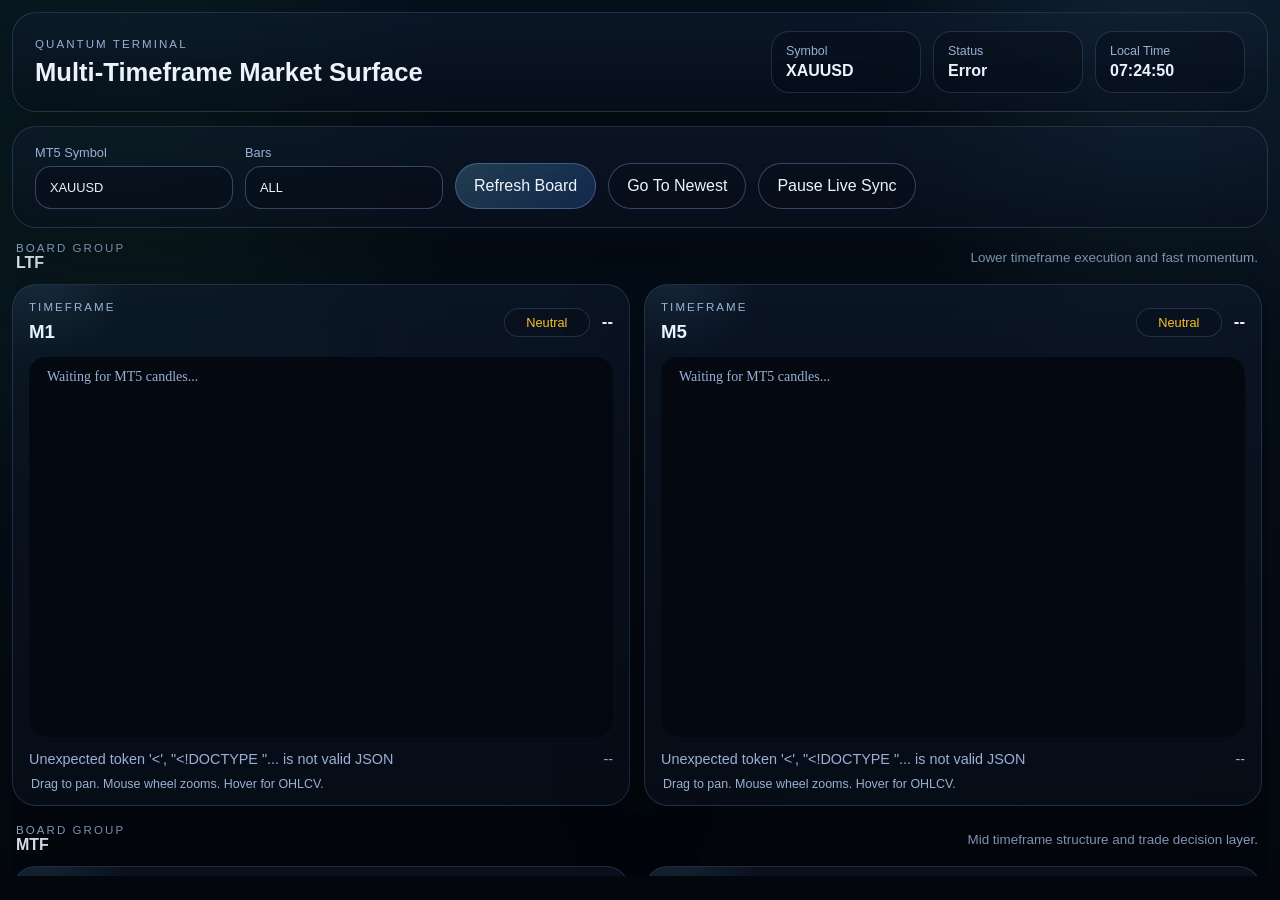
==== index.html @ 7e0cd3a5 "Initial MT5 multi-timeframe workspace" ====
<!DOCTYPE html>
<html lang="en">
  <head>
    <meta charset="UTF-8" />
    <meta name="viewport" content="width=device-width, initial-scale=1.0" />
    <title>Quantum Terminal</title>
    <link rel="stylesheet" href="styles.css?v=20260324b" />
  </head>
  <body>
    <div class="shell">
      <header class="topbar glass">
        <div class="brand-block">
          <p class="eyebrow">Quantum Terminal</p>
          <h1>Multi-Timeframe Market Surface</h1>
        </div>
        <div class="topbar-meta">
          <div class="meta-pill">
            <span>Symbol</span>
            <strong id="active-symbol-label">XAUUSD</strong>
          </div>
          <div class="meta-pill">
            <span>Status</span>
            <strong id="bridge-status">Connecting</strong>
          </div>
          <div class="meta-pill clock-pill">
            <span>Local Time</span>
            <strong id="clock-label">--:--:--</strong>
          </div>
        </div>
      </header>

      <section class="hero glass hero-controls">
        <div class="hero-actions">
          <label class="symbol-field">
            <span>MT5 Symbol</span>
            <input id="symbol-input" type="text" value="XAUUSD" spellcheck="false" />
          </label>
          <label class="symbol-field narrow">
            <span>Bars</span>
            <input id="limit-input" type="text" value="ALL" spellcheck="false" />
          </label>
          <button id="refresh-board" class="action-button primary" type="button">Refresh Board</button>
          <button id="jump-newest" class="action-button" type="button">Go To Newest</button>
          <button id="toggle-motion" class="action-button" type="button">Pause Live Sync</button>
        </div>
      </section>

      <main id="board" class="board"></main>
    </div>

    <script src="app.js?v=20260324b"></script>
  </body>
</html>
---- styles.css ----
:root {
  color-scheme: dark;
  --bg-top: #06111e;
  --bg-bottom: #03070d;
  --glass: rgba(16, 24, 39, 0.54);
  --glass-strong: rgba(13, 21, 35, 0.72);
  --line: rgba(145, 182, 255, 0.18);
  --line-strong: rgba(145, 182, 255, 0.32);
  --text: #edf4ff;
  --muted: #9ab0d3;
  --bull: #67a6ff;
  --bear: #a0a8b7;
  --neutral: #fbbf24;
  --accent: #7dd3fc;
  --shadow: 0 24px 80px rgba(0, 0, 0, 0.35);
}

* {
  box-sizing: border-box;
}

body {
  margin: 0;
  min-height: 100vh;
  font-family: "Segoe UI", Tahoma, Geneva, Verdana, sans-serif;
  color: var(--text);
  background:
    radial-gradient(circle at 10% 20%, rgba(74, 222, 128, 0.08), transparent 25%),
    radial-gradient(circle at 90% 10%, rgba(125, 211, 252, 0.12), transparent 20%),
    linear-gradient(180deg, var(--bg-top) 0%, var(--bg-bottom) 100%);
  overflow: hidden;
}

.shell {
  width: calc(100vw - 24px);
  max-width: none;
  margin: 0 auto;
  height: 100vh;
  padding: 12px 0 24px;
  display: grid;
  grid-template-rows: auto auto minmax(0, 1fr);
  gap: 14px;
}

.glass {
  background: linear-gradient(180deg, rgba(18, 28, 44, 0.52), rgba(9, 15, 26, 0.72));
  border: 1px solid var(--line);
  box-shadow: var(--shadow);
  backdrop-filter: blur(24px) saturate(130%);
  -webkit-backdrop-filter: blur(24px) saturate(130%);
}

.topbar,
.hero,
.chart-card {
  border-radius: 24px;
}

.topbar {
  display: flex;
  align-items: center;
  justify-content: space-between;
  gap: 16px;
  padding: 18px 22px;
}

.brand-block h1,
.hero h2,
.chart-card h3 {
  margin: 0;
}

.brand-block h1 {
  font-size: clamp(1.4rem, 2vw, 2rem);
}

.eyebrow {
  margin: 0 0 8px;
  font-size: 0.72rem;
  text-transform: uppercase;
  letter-spacing: 0.18em;
  color: var(--muted);
}

.topbar-meta {
  display: flex;
  flex-wrap: wrap;
  gap: 12px;
  justify-content: flex-end;
}

.meta-pill {
  min-width: 150px;
  padding: 12px 14px;
  border-radius: 18px;
  border: 1px solid var(--line);
  background: rgba(9, 15, 26, 0.52);
}

.meta-pill span {
  display: block;
  color: var(--muted);
  font-size: 0.78rem;
  margin-bottom: 4px;
}

.hero {
  display: flex;
  align-items: center;
  justify-content: space-between;
  gap: 24px;
  padding: 24px 26px;
}

.hero h2 {
  max-width: 18ch;
  font-size: clamp(1.8rem, 3vw, 3.1rem);
  line-height: 1;
}

.hero-copy {
  max-width: 64ch;
  margin: 14px 0 0;
  color: var(--muted);
  line-height: 1.7;
}

.hero-actions {
  display: flex;
  flex-wrap: wrap;
  gap: 12px;
  align-items: end;
}

.hero-controls {
  padding: 18px 22px;
}

.action-button {
  padding: 13px 18px;
  border: 1px solid var(--line-strong);
  border-radius: 999px;
  background: rgba(9, 15, 26, 0.52);
  color: var(--text);
  font: inherit;
  cursor: pointer;
  transition: transform 160ms ease, border-color 160ms ease, background 160ms ease;
}

.action-button:hover {
  transform: translateY(-1px);
  border-color: rgba(145, 182, 255, 0.45);
}

.action-button.primary {
  background: linear-gradient(135deg, rgba(125, 211, 252, 0.22), rgba(59, 130, 246, 0.22));
}

.symbol-field {
  display: grid;
  gap: 6px;
  min-width: 180px;
  color: var(--muted);
  font-size: 0.8rem;
}

.symbol-field.narrow {
  min-width: 110px;
}

.symbol-field input {
  width: 100%;
  padding: 13px 14px;
  border: 1px solid var(--line-strong);
  border-radius: 16px;
  background: rgba(9, 15, 26, 0.52);
  color: var(--text);
  font: inherit;
}

.board {
  display: grid;
  gap: 18px;
  min-height: 0;
  overflow-y: auto;
  overflow-x: hidden;
  padding-right: 6px;
  align-content: start;
}

.board::-webkit-scrollbar {
  width: 10px;
}

.board::-webkit-scrollbar-thumb {
  border-radius: 999px;
  background: rgba(145, 182, 255, 0.22);
}

.board::-webkit-scrollbar-track {
  background: rgba(9, 15, 26, 0.22);
}

.timeframe-group {
  display: grid;
  gap: 12px;
}

.timeframe-group-header {
  display: flex;
  align-items: center;
  justify-content: space-between;
  gap: 12px;
  padding: 0 4px;
}

.timeframe-group-header h3,
.timeframe-group-header p {
  margin: 0;
}

.timeframe-group-header h3 {
  font-size: 1rem;
}

.timeframe-group-copy {
  color: var(--muted);
  font-size: 0.84rem;
}

.timeframe-group-grid {
  display: grid;
  grid-template-columns: repeat(2, minmax(0, 1fr));
  gap: 14px;
}

.chart-card {
  padding: 16px 16px 14px;
  position: relative;
  overflow: hidden;
  min-width: 0;
}

.chart-card::before {
  content: "";
  position: absolute;
  inset: -20% auto auto -10%;
  width: 180px;
  height: 180px;
  background: radial-gradient(circle, rgba(125, 211, 252, 0.1), transparent 70%);
  pointer-events: none;
}

.card-header,
.card-footer,
.card-stats {
  display: flex;
  align-items: center;
  justify-content: space-between;
  gap: 12px;
}

.card-stats {
  text-align: right;
}

.card-stats strong {
  font-size: 1.05rem;
}

.trend-badge {
  display: inline-flex;
  align-items: center;
  justify-content: center;
  min-width: 86px;
  padding: 6px 10px;
  border-radius: 999px;
  border: 1px solid var(--line);
  color: var(--neutral);
  background: rgba(9, 15, 26, 0.48);
  font-size: 0.8rem;
}

.trend-badge.is-bull {
  color: var(--bull);
  border-color: rgba(103, 166, 255, 0.35);
}

.trend-badge.is-bear {
  color: var(--bear);
  border-color: rgba(160, 168, 183, 0.35);
}

.trend-badge.is-neutral {
  color: var(--neutral);
}

canvas {
  display: block;
  width: 100%;
  height: auto;
  margin-top: 14px;
  border-radius: 18px;
  background:
    linear-gradient(180deg, rgba(4, 8, 14, 0.96), rgba(5, 9, 15, 0.9)),
    rgba(0, 0, 0, 0.3);
}

.card-footer {
  margin-top: 14px;
  color: var(--muted);
  font-size: 0.9rem;
}

.browse-hint {
  margin: 10px 2px 0;
  color: var(--muted);
  font-size: 0.78rem;
}

@media (max-width: 1100px) {
  .timeframe-group-grid {
    grid-template-columns: 1fr;
  }

  .hero {
    flex-direction: column;
    align-items: flex-start;
  }
}

@media (max-width: 720px) {
  body {
    overflow: auto;
  }

  .shell {
    width: calc(100vw - 12px);
    height: auto;
  }

  .topbar {
    flex-direction: column;
    align-items: flex-start;
  }

  .topbar-meta {
    width: 100%;
    justify-content: flex-start;
  }

  .meta-pill {
    min-width: 0;
    flex: 1 1 180px;
  }

  .board {
    overflow: visible;
  }
}
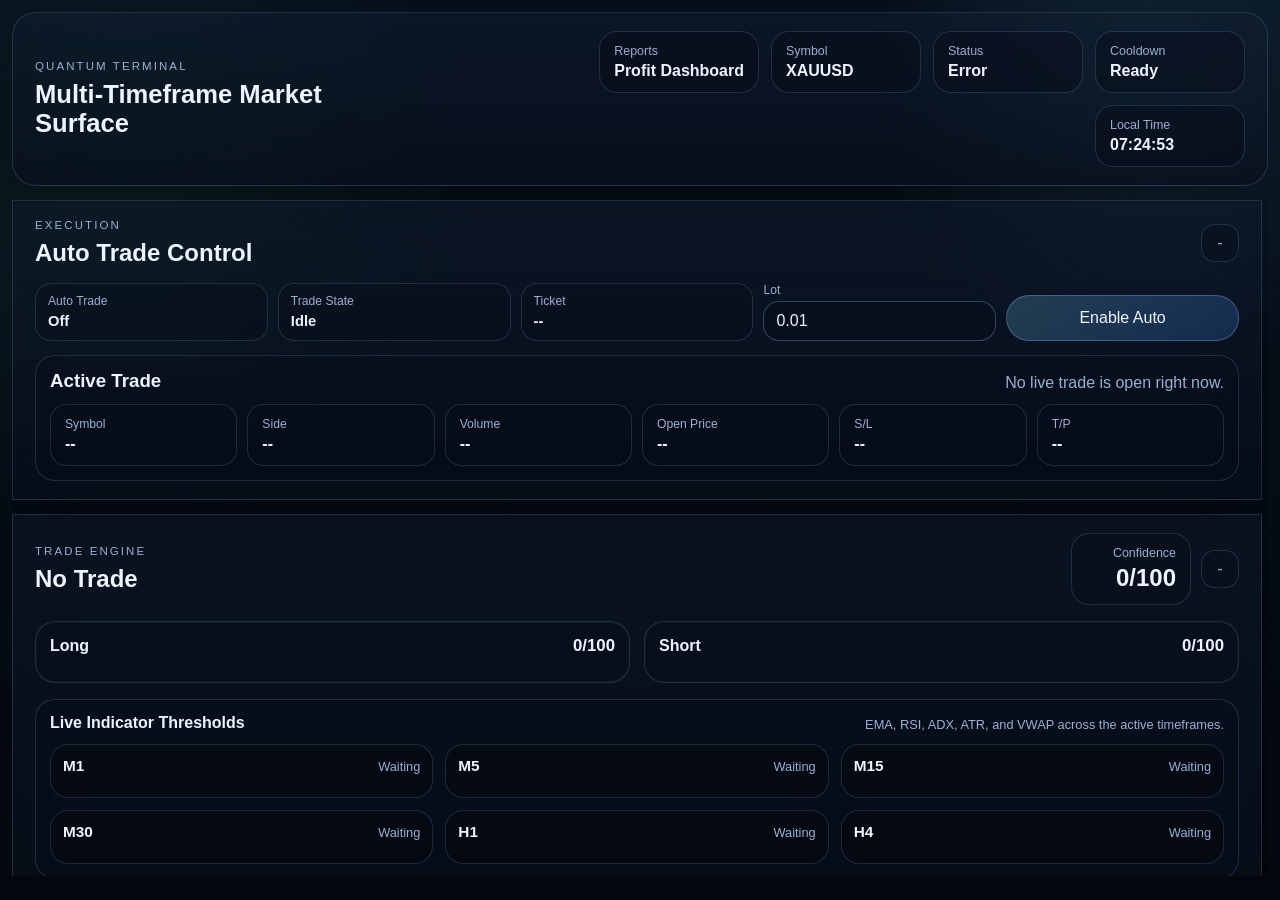
==== commit 05f1545e: "Refine MT5 trade engine and reporting dashboard" ====
--- a/index.html
+++ b/index.html
@@ -4,7 +4,7 @@
     <meta charset="UTF-8" />
     <meta name="viewport" content="width=device-width, initial-scale=1.0" />
     <title>Quantum Terminal</title>
-    <link rel="stylesheet" href="styles.css?v=20260324b" />
+    <link rel="stylesheet" href="styles.css?v=20260324e" />
   </head>
   <body>
     <div class="shell">
@@ -14,6 +14,10 @@
           <h1>Multi-Timeframe Market Surface</h1>
         </div>
         <div class="topbar-meta">
+          <a class="meta-pill meta-link" href="/dashboard.html">
+            <span>Reports</span>
+            <strong>Profit Dashboard</strong>
+          </a>
           <div class="meta-pill">
             <span>Symbol</span>
             <strong id="active-symbol-label">XAUUSD</strong>
@@ -21,6 +25,10 @@
           <div class="meta-pill">
             <span>Status</span>
             <strong id="bridge-status">Connecting</strong>
+          </div>
+          <div class="meta-pill">
+            <span>Cooldown</span>
+            <strong id="cooldown-label">--:--</strong>
           </div>
           <div class="meta-pill clock-pill">
             <span>Local Time</span>
@@ -45,9 +53,99 @@
         </div>
       </section>
 
-      <main id="board" class="board"></main>
+      <section class="content-scroll">
+        <section id="autotrade-panel" class="autotrade-panel glass">
+          <div class="autotrade-panel-header">
+            <div>
+              <p class="eyebrow">Execution</p>
+              <h2>Auto Trade Control</h2>
+            </div>
+            <div class="autotrade-panel-actions">
+              <button id="autotrade-panel-toggle" class="collapse-button" type="button" aria-expanded="true">-</button>
+            </div>
+          </div>
+          <div class="autotrade-panel-body">
+            <div class="autotrade-panel-grid">
+              <div class="autotrade-status">
+                <span>Auto Trade</span>
+                <strong id="autotrade-status">Off</strong>
+              </div>
+              <div class="autotrade-status">
+                <span>Trade State</span>
+                <strong id="active-trade-state">Idle</strong>
+              </div>
+              <div class="autotrade-status">
+                <span>Ticket</span>
+                <strong id="active-trade-ticket">--</strong>
+              </div>
+              <label class="autotrade-lot-field">
+                <span>Lot</span>
+                <input id="autotrade-lot" type="number" min="0.01" step="0.01" value="0.01" />
+              </label>
+              <button id="autotrade-toggle" class="action-button primary" type="button">Enable Auto</button>
+            </div>
+            <div class="autotrade-live-card">
+              <div class="autotrade-live-header">
+                <h3>Active Trade</h3>
+                <p id="active-trade-copy">No live trade is open right now.</p>
+              </div>
+              <div class="autotrade-live-grid">
+                <div class="live-pill"><span>Symbol</span><strong id="active-trade-symbol">--</strong></div>
+                <div class="live-pill"><span>Side</span><strong id="active-trade-side">--</strong></div>
+                <div class="live-pill"><span>Volume</span><strong id="active-trade-volume">--</strong></div>
+                <div class="live-pill"><span>Open Price</span><strong id="active-trade-price">--</strong></div>
+                <div class="live-pill"><span>S/L</span><strong id="active-trade-sl">--</strong></div>
+                <div class="live-pill"><span>T/P</span><strong id="active-trade-tp">--</strong></div>
+              </div>
+            </div>
+          </div>
+        </section>
+        <section id="trade-overview" class="trade-overview glass">
+          <div class="trade-overview-header">
+            <div>
+              <p class="eyebrow">Trade Engine</p>
+              <h2 id="overview-action">No Trade</h2>
+            </div>
+            <div class="trade-overview-controls">
+              <div class="overview-score-block">
+                <span>Confidence</span>
+                <strong id="overview-score">0</strong>
+              </div>
+              <button id="trade-overview-toggle" class="collapse-button" type="button" aria-expanded="true">-</button>
+            </div>
+          </div>
+          <div class="trade-overview-body">
+            <div class="overview-sides">
+              <section class="overview-side overview-side-long">
+                <div class="overview-side-header">
+                  <h3>Long</h3>
+                  <strong id="overview-long-score">0</strong>
+                </div>
+                <div class="overview-checks" id="overview-long-checks"></div>
+              </section>
+              <section class="overview-side overview-side-short">
+                <div class="overview-side-header">
+                  <h3>Short</h3>
+                  <strong id="overview-short-score">0</strong>
+                </div>
+                <div class="overview-checks" id="overview-short-checks"></div>
+              </section>
+            </div>
+            <section class="indicator-panel">
+              <div class="indicator-panel-header">
+                <h3>Live Indicator Thresholds</h3>
+                <p>EMA, RSI, ADX, ATR, and VWAP across the active timeframes.</p>
+              </div>
+              <div id="indicator-grid" class="indicator-grid"></div>
+            </section>
+            <p id="overview-summary" class="overview-summary">Waiting for enough timeframe data to evaluate trade readiness.</p>
+          </div>
+        </section>
+
+        <main id="board" class="board"></main>
+      </section>
     </div>
 
-    <script src="app.js?v=20260324b"></script>
+    <script src="app.js?v=20260324e"></script>
   </body>
 </html>
--- a/styles.css
+++ b/styles.css
@@ -38,7 +38,7 @@
   height: 100vh;
   padding: 12px 0 24px;
   display: grid;
-  grid-template-rows: auto auto minmax(0, 1fr);
+  grid-template-rows: auto minmax(0, 1fr);
   gap: 14px;
 }
 
@@ -97,11 +97,403 @@
   background: rgba(9, 15, 26, 0.52);
 }
 
+.meta-link {
+  text-decoration: none;
+  color: inherit;
+}
+
 .meta-pill span {
   display: block;
   color: var(--muted);
   font-size: 0.78rem;
   margin-bottom: 4px;
+}
+
+.dashboard-shell {
+  width: calc(100vw - 24px);
+  margin: 0 auto;
+  height: 100vh;
+  padding: 12px 0 24px;
+  display: grid;
+  grid-template-rows: auto minmax(0, 1fr);
+  gap: 14px;
+}
+
+.dashboard-scroll {
+  min-height: 0;
+  overflow-y: auto;
+  overflow-x: hidden;
+  display: grid;
+  gap: 14px;
+  align-content: start;
+  padding-right: 6px;
+  padding-bottom: 28px;
+}
+
+.dashboard-scroll::-webkit-scrollbar {
+  width: 10px;
+}
+
+.dashboard-scroll::-webkit-scrollbar-thumb {
+  border-radius: 999px;
+  background: rgba(145, 182, 255, 0.22);
+}
+
+.dashboard-scroll::-webkit-scrollbar-track {
+  background: rgba(9, 15, 26, 0.22);
+}
+
+.dashboard-grid {
+  display: grid;
+  grid-template-columns: repeat(4, minmax(0, 1fr));
+  gap: 14px;
+}
+
+.analytics-grid {
+  display: grid;
+  grid-template-columns: 1.2fr 0.8fr;
+  gap: 14px;
+}
+
+.insights-grid {
+  display: grid;
+  grid-template-columns: 0.95fr 1.05fr;
+  gap: 14px;
+}
+
+.analytics-card {
+  padding: 18px 20px;
+  border-radius: 24px;
+}
+
+.history-filters {
+  padding: 16px 18px;
+  border-radius: 22px;
+  display: grid;
+  gap: 12px;
+}
+
+.history-filters-row {
+  display: flex;
+  gap: 10px;
+  flex-wrap: wrap;
+  align-items: end;
+}
+
+.history-filter.is-active {
+  background: linear-gradient(135deg, rgba(125, 211, 252, 0.22), rgba(59, 130, 246, 0.22));
+  border-color: rgba(145, 182, 255, 0.45);
+}
+
+.history-custom-range {
+  padding-top: 2px;
+}
+
+.summary-card {
+  padding: 18px 20px;
+  border-radius: 22px;
+}
+
+.summary-card h2,
+.summary-card h3,
+.summary-card p {
+  margin: 0;
+}
+
+.summary-card h2,
+.summary-card h3 {
+  margin-top: 8px;
+  font-size: 1.85rem;
+}
+
+.summary-card p {
+  margin-top: 8px;
+  color: var(--muted);
+  line-height: 1.6;
+}
+
+.summary-card.is-positive h2,
+.summary-card.is-positive h3 {
+  color: #8ff0b7;
+}
+
+.summary-card.is-negative h2,
+.summary-card.is-negative h3 {
+  color: #ff9aa5;
+}
+
+.history-panel {
+  padding: 18px 20px;
+  border-radius: 24px;
+}
+
+.history-panel-header {
+  display: flex;
+  align-items: end;
+  justify-content: space-between;
+  gap: 16px;
+  flex-wrap: wrap;
+  margin-bottom: 14px;
+}
+
+.history-panel-header h2,
+.history-panel-header p {
+  margin: 0;
+}
+
+.history-panel-header p {
+  color: var(--muted);
+}
+
+.history-table-wrap {
+  overflow: auto;
+  max-height: 520px;
+  border: 1px solid var(--line);
+  border-radius: 18px;
+  background: rgba(9, 15, 26, 0.45);
+}
+
+.curve-chart {
+  min-height: 260px;
+  padding-top: 6px;
+}
+
+.curve-chart svg {
+  display: block;
+  width: 100%;
+  height: 260px;
+}
+
+.curve-axis {
+  stroke: rgba(145, 182, 255, 0.18);
+  stroke-width: 1;
+}
+
+.curve-line {
+  fill: none;
+  stroke: #7dd3fc;
+  stroke-width: 3;
+  stroke-linecap: round;
+  stroke-linejoin: round;
+}
+
+.curve-area {
+  fill: rgba(125, 211, 252, 0.14);
+}
+
+.curve-point {
+  fill: #edf4ff;
+  stroke: #7dd3fc;
+  stroke-width: 2;
+}
+
+.curve-empty {
+  min-height: 260px;
+  display: grid;
+  place-items: center;
+  color: var(--muted);
+  border: 1px dashed var(--line);
+  border-radius: 18px;
+}
+
+.snapshot-grid {
+  display: grid;
+  grid-template-columns: repeat(2, minmax(0, 1fr));
+  gap: 12px;
+}
+
+.snapshot-tile {
+  padding: 14px;
+  border-radius: 20px;
+  border: 1px solid var(--line);
+  background: rgba(9, 15, 26, 0.38);
+}
+
+.snapshot-tile span,
+.snapshot-tile strong,
+.snapshot-tile p {
+  margin: 0;
+}
+
+.snapshot-tile span {
+  display: block;
+  color: var(--muted);
+  font-size: 0.76rem;
+  text-transform: uppercase;
+  letter-spacing: 0.12em;
+}
+
+.snapshot-tile strong {
+  display: block;
+  margin-top: 8px;
+  font-size: 1.7rem;
+}
+
+.snapshot-tile p {
+  margin-top: 6px;
+  color: var(--muted);
+  font-size: 0.82rem;
+}
+
+.snapshot-tile.is-positive strong {
+  color: #8ff0b7;
+}
+
+.snapshot-tile.is-negative strong {
+  color: #ff9aa5;
+}
+
+.bars-chart {
+  display: grid;
+  gap: 10px;
+}
+
+.bars-empty {
+  min-height: 220px;
+  display: grid;
+  place-items: center;
+  color: var(--muted);
+  border: 1px dashed var(--line);
+  border-radius: 18px;
+}
+
+.bar-row {
+  display: grid;
+  grid-template-columns: 56px minmax(0, 1fr) 72px;
+  gap: 12px;
+  align-items: center;
+}
+
+.bar-row span {
+  color: var(--muted);
+  font-size: 0.82rem;
+}
+
+.bar-track {
+  height: 12px;
+  border-radius: 999px;
+  overflow: hidden;
+  background: rgba(145, 182, 255, 0.14);
+}
+
+.bar-fill {
+  height: 100%;
+  border-radius: inherit;
+  background: linear-gradient(90deg, rgba(125, 211, 252, 0.85), rgba(103, 166, 255, 0.9));
+}
+
+.type-stats-chart {
+  display: grid;
+  gap: 12px;
+}
+
+.lens-group {
+  padding: 12px;
+  border: 1px solid var(--line);
+  border-radius: 20px;
+  background: rgba(9, 15, 26, 0.3);
+}
+
+.lens-group-header {
+  display: flex;
+  align-items: end;
+  justify-content: space-between;
+  gap: 12px;
+  margin-bottom: 10px;
+}
+
+.lens-group-header h3,
+.lens-group-header p {
+  margin: 0;
+}
+
+.lens-group-header p {
+  color: var(--muted);
+  font-size: 0.8rem;
+}
+
+.type-stat-row {
+  display: grid;
+  gap: 8px;
+  padding: 12px 14px;
+  border: 1px solid var(--line);
+  border-radius: 18px;
+  background: rgba(9, 15, 26, 0.38);
+}
+
+.type-stat-head,
+.type-stat-meta {
+  display: flex;
+  align-items: center;
+  justify-content: space-between;
+  gap: 12px;
+}
+
+.type-stat-head strong,
+.type-stat-head span,
+.type-stat-meta span {
+  margin: 0;
+}
+
+.type-stat-head span,
+.type-stat-meta span {
+  color: var(--muted);
+  font-size: 0.82rem;
+}
+
+.type-stat-bar {
+  width: 100%;
+  height: 10px;
+  border-radius: 999px;
+  overflow: hidden;
+  background: rgba(145, 182, 255, 0.14);
+}
+
+.type-stat-bar-fill {
+  height: 100%;
+  border-radius: inherit;
+  background: linear-gradient(90deg, rgba(74, 222, 128, 0.75), rgba(125, 211, 252, 0.85));
+}
+
+.history-table {
+  width: 100%;
+  border-collapse: collapse;
+  min-width: 980px;
+}
+
+.history-table th,
+.history-table td {
+  padding: 12px 14px;
+  text-align: left;
+  border-bottom: 1px solid rgba(145, 182, 255, 0.12);
+  font-size: 0.92rem;
+}
+
+.history-table th {
+  position: sticky;
+  top: 0;
+  z-index: 1;
+  background: rgba(8, 14, 24, 0.96);
+  color: var(--muted);
+  text-transform: uppercase;
+  letter-spacing: 0.1em;
+  font-size: 0.72rem;
+}
+
+.history-table tr:last-child td {
+  border-bottom: 0;
+}
+
+.value-positive {
+  color: #8ff0b7;
+}
+
+.value-negative {
+  color: #ff9aa5;
+}
+
+.today-row {
+  background: rgba(125, 211, 252, 0.06);
 }
 
 .hero {
@@ -133,7 +525,488 @@
 }
 
 .hero-controls {
+  display: none;
+}
+
+.content-scroll {
+  display: grid;
+  gap: 14px;
+  min-height: 0;
+  overflow-y: auto;
+  overflow-x: hidden;
+  padding-right: 6px;
+  align-content: start;
+}
+
+.content-scroll::-webkit-scrollbar {
+  width: 10px;
+}
+
+.content-scroll::-webkit-scrollbar-thumb {
+  border-radius: 999px;
+  background: rgba(145, 182, 255, 0.22);
+}
+
+.content-scroll::-webkit-scrollbar-track {
+  background: rgba(9, 15, 26, 0.22);
+}
+
+.trade-overview {
   padding: 18px 22px;
+}
+
+.autotrade-panel {
+  padding: 18px 22px;
+}
+
+.autotrade-panel-header {
+  display: flex;
+  align-items: center;
+  justify-content: space-between;
+  gap: 16px;
+}
+
+.autotrade-panel-header h2 {
+  margin: 0;
+}
+
+.autotrade-panel-actions {
+  display: flex;
+  align-items: center;
+  gap: 10px;
+}
+
+.autotrade-panel-body {
+  display: grid;
+  gap: 14px;
+  margin-top: 16px;
+}
+
+.autotrade-panel-grid {
+  display: grid;
+  grid-template-columns: repeat(5, minmax(0, 1fr));
+  gap: 10px;
+  align-items: end;
+}
+
+.trade-overview-header {
+  display: flex;
+  align-items: center;
+  justify-content: space-between;
+  gap: 16px;
+}
+
+.trade-overview-controls {
+  display: flex;
+  align-items: center;
+  gap: 10px;
+  flex-wrap: wrap;
+  justify-content: flex-end;
+}
+
+.autotrade-controls {
+  display: flex;
+  align-items: end;
+  gap: 10px;
+  flex-wrap: wrap;
+}
+
+.autotrade-status {
+  min-width: 110px;
+  padding: 10px 12px;
+  border: 1px solid var(--line);
+  border-radius: 16px;
+  background: rgba(9, 15, 26, 0.42);
+}
+
+.autotrade-status span,
+.autotrade-lot-field span {
+  display: block;
+  color: var(--muted);
+  font-size: 0.76rem;
+  margin-bottom: 4px;
+}
+
+.autotrade-status strong {
+  font-size: 0.92rem;
+}
+
+.autotrade-lot-field {
+  display: grid;
+  gap: 0;
+  min-width: 86px;
+}
+
+.autotrade-lot-field input {
+  width: 100%;
+  padding: 10px 12px;
+  border: 1px solid var(--line-strong);
+  border-radius: 16px;
+  background: rgba(9, 15, 26, 0.52);
+  color: var(--text);
+  font: inherit;
+}
+
+.autotrade-live-card {
+  padding: 14px;
+  border: 1px solid var(--line);
+  border-radius: 20px;
+  background: rgba(9, 15, 26, 0.32);
+}
+
+.autotrade-live-header {
+  display: flex;
+  align-items: end;
+  justify-content: space-between;
+  gap: 14px;
+  flex-wrap: wrap;
+  margin-bottom: 12px;
+}
+
+.autotrade-live-header h3,
+.autotrade-live-header p {
+  margin: 0;
+}
+
+.autotrade-live-header p {
+  color: var(--muted);
+}
+
+.autotrade-live-grid {
+  display: grid;
+  grid-template-columns: repeat(6, minmax(0, 1fr));
+  gap: 10px;
+}
+
+.live-pill {
+  min-width: 0;
+  padding: 12px 14px;
+  border-radius: 16px;
+  border: 1px solid var(--line);
+  background: rgba(9, 15, 26, 0.42);
+}
+
+.live-pill span {
+  display: block;
+  color: var(--muted);
+  font-size: 0.76rem;
+  margin-bottom: 4px;
+}
+
+.live-pill strong {
+  display: block;
+  overflow: hidden;
+  text-overflow: ellipsis;
+  white-space: nowrap;
+}
+
+.trade-overview-header h2,
+.overview-summary {
+  margin: 0;
+}
+
+.overview-score-block {
+  min-width: 120px;
+  padding: 12px 14px;
+  border: 1px solid var(--line);
+  border-radius: 18px;
+  background: rgba(9, 15, 26, 0.42);
+  text-align: right;
+}
+
+.overview-score-block span {
+  display: block;
+  color: var(--muted);
+  font-size: 0.78rem;
+  margin-bottom: 4px;
+}
+
+.overview-score-block strong {
+  font-size: 1.5rem;
+}
+
+.trade-overview-body,
+.chart-body {
+  display: grid;
+  align-content: start;
+}
+
+.collapse-button {
+  width: 38px;
+  height: 38px;
+  border: 1px solid var(--line);
+  border-radius: 14px;
+  background: rgba(9, 15, 26, 0.48);
+  color: var(--muted);
+  font: inherit;
+  font-size: 1rem;
+  line-height: 1;
+  cursor: pointer;
+}
+
+.collapse-button:hover {
+  color: var(--text);
+  border-color: var(--line-strong);
+}
+
+.overview-summary {
+  margin-top: 16px;
+  color: var(--muted);
+  line-height: 1.7;
+}
+
+.indicator-panel {
+  margin-top: 16px;
+  padding: 14px;
+  border: 1px solid var(--line);
+  border-radius: 20px;
+  background: rgba(9, 15, 26, 0.32);
+}
+
+.indicator-panel-header {
+  display: flex;
+  align-items: end;
+  justify-content: space-between;
+  gap: 14px;
+  margin-bottom: 12px;
+}
+
+.indicator-panel-header h3,
+.indicator-panel-header p {
+  margin: 0;
+}
+
+.indicator-panel-header h3 {
+  font-size: 1rem;
+}
+
+.indicator-panel-header p {
+  color: var(--muted);
+  font-size: 0.8rem;
+}
+
+.indicator-grid {
+  display: grid;
+  grid-template-columns: repeat(3, minmax(0, 1fr));
+  gap: 12px;
+}
+
+.indicator-card {
+  padding: 12px;
+  border: 1px solid var(--line);
+  border-radius: 18px;
+  background: rgba(5, 9, 15, 0.52);
+}
+
+.indicator-card-header {
+  display: flex;
+  align-items: center;
+  justify-content: space-between;
+  gap: 12px;
+  margin-bottom: 10px;
+}
+
+.indicator-card-header h4,
+.indicator-card-header span {
+  margin: 0;
+}
+
+.indicator-card-header h4 {
+  font-size: 0.96rem;
+}
+
+.indicator-card-header span {
+  color: var(--muted);
+  font-size: 0.8rem;
+}
+
+.indicator-rows {
+  display: grid;
+  gap: 8px;
+}
+
+.indicator-row {
+  display: flex;
+  align-items: center;
+  justify-content: space-between;
+  gap: 12px;
+  padding: 10px 11px;
+  border: 1px solid var(--line);
+  border-radius: 14px;
+  background: rgba(9, 15, 26, 0.38);
+}
+
+.indicator-row strong,
+.indicator-row p,
+.indicator-row span {
+  margin: 0;
+}
+
+.indicator-row strong {
+  display: block;
+  font-size: 0.8rem;
+  color: var(--text);
+}
+
+.indicator-row p {
+  margin-top: 3px;
+  font-size: 0.72rem;
+  color: var(--muted);
+}
+
+.indicator-row span {
+  font-size: 0.8rem;
+  text-align: right;
+  white-space: nowrap;
+}
+
+.indicator-row.tone-bull {
+  border-color: rgba(74, 222, 128, 0.32);
+}
+
+.indicator-row.tone-bull span {
+  color: rgba(134, 239, 172, 0.95);
+}
+
+.indicator-row.tone-bear {
+  border-color: rgba(239, 68, 68, 0.28);
+}
+
+.indicator-row.tone-bear span {
+  color: rgba(252, 165, 165, 0.95);
+}
+
+.indicator-row.tone-range {
+  border-color: rgba(196, 181, 253, 0.28);
+}
+
+.indicator-row.tone-range span {
+  color: rgba(221, 214, 254, 0.95);
+}
+
+.indicator-row.tone-transition {
+  border-color: rgba(125, 211, 252, 0.28);
+}
+
+.indicator-row.tone-transition span {
+  color: rgba(186, 230, 253, 0.95);
+}
+
+.overview-sides {
+  display: grid;
+  grid-template-columns: repeat(2, minmax(0, 1fr));
+  gap: 14px;
+  margin-top: 16px;
+}
+
+.overview-side {
+  padding: 14px;
+  border: 1px solid var(--line);
+  border-radius: 20px;
+  background: rgba(9, 15, 26, 0.38);
+}
+
+.overview-side-long {
+  box-shadow: inset 0 0 0 1px rgba(74, 222, 128, 0.06);
+}
+
+.overview-side-short {
+  box-shadow: inset 0 0 0 1px rgba(239, 68, 68, 0.06);
+}
+
+.overview-side-header {
+  display: flex;
+  align-items: center;
+  justify-content: space-between;
+  gap: 12px;
+  margin-bottom: 12px;
+}
+
+.overview-side-header h3,
+.overview-side-header strong {
+  margin: 0;
+}
+
+.overview-side-header h3 {
+  font-size: 1rem;
+}
+
+.overview-side-header strong {
+  font-size: 1.05rem;
+  color: var(--text);
+}
+
+.overview-checks {
+  display: grid;
+  gap: 10px;
+}
+
+.overview-check-group {
+  display: grid;
+  gap: 10px;
+}
+
+.overview-check-group-title {
+  margin: 0;
+  font-size: 0.82rem;
+  text-transform: uppercase;
+  letter-spacing: 0.12em;
+  color: var(--muted);
+}
+
+.overview-check {
+  padding: 12px 13px;
+  border: 1px solid var(--line);
+  border-radius: 16px;
+  background: rgba(5, 9, 15, 0.54);
+}
+
+.overview-check.is-pass {
+  border-color: rgba(74, 222, 128, 0.3);
+  background: linear-gradient(180deg, rgba(18, 32, 24, 0.52), rgba(8, 14, 11, 0.54));
+}
+
+.overview-check.is-fail {
+  border-color: rgba(239, 68, 68, 0.22);
+}
+
+.overview-check.is-risk {
+  border-color: rgba(145, 182, 255, 0.2);
+  background: rgba(9, 15, 26, 0.42);
+}
+
+.overview-check-top,
+.overview-check-bottom {
+  display: flex;
+  align-items: center;
+  justify-content: space-between;
+  gap: 12px;
+}
+
+.overview-check-top {
+  margin-bottom: 6px;
+}
+
+.overview-check-top span {
+  color: var(--text);
+  font-size: 0.86rem;
+}
+
+.overview-check-top strong {
+  font-size: 0.86rem;
+}
+
+.overview-check.is-pass .overview-check-top strong {
+  color: rgba(134, 239, 172, 0.95);
+}
+
+.overview-check.is-fail .overview-check-top strong {
+  color: rgba(252, 165, 165, 0.95);
+}
+
+.overview-check-bottom {
+  color: var(--muted);
+  font-size: 0.75rem;
 }
 
 .action-button {
@@ -181,24 +1054,7 @@
 .board {
   display: grid;
   gap: 18px;
-  min-height: 0;
-  overflow-y: auto;
-  overflow-x: hidden;
-  padding-right: 6px;
   align-content: start;
-}
-
-.board::-webkit-scrollbar {
-  width: 10px;
-}
-
-.board::-webkit-scrollbar-thumb {
-  border-radius: 999px;
-  background: rgba(145, 182, 255, 0.22);
-}
-
-.board::-webkit-scrollbar-track {
-  background: rgba(9, 15, 26, 0.22);
 }
 
 .timeframe-group {
@@ -232,6 +1088,7 @@
   display: grid;
   grid-template-columns: repeat(2, minmax(0, 1fr));
   gap: 14px;
+  align-items: start;
 }
 
 .chart-card {
@@ -239,6 +1096,11 @@
   position: relative;
   overflow: hidden;
   min-width: 0;
+  align-self: start;
+}
+
+.chart-card.is-collapsed {
+  padding-bottom: 16px;
 }
 
 .chart-card::before {
@@ -260,12 +1122,46 @@
   gap: 12px;
 }
 
+.card-title-row {
+  display: flex;
+  align-items: center;
+  gap: 10px;
+}
+
+.card-header-actions {
+  display: flex;
+  align-items: center;
+  gap: 10px;
+}
+
 .card-stats {
   text-align: right;
 }
 
 .card-stats strong {
   font-size: 1.05rem;
+}
+
+.card-reset-button {
+  padding: 7px 12px;
+  border: 1px solid var(--line);
+  border-radius: 999px;
+  background: rgba(9, 15, 26, 0.48);
+  color: var(--muted);
+  font: inherit;
+  font-size: 0.78rem;
+  cursor: pointer;
+}
+
+.card-reset-button:hover {
+  color: var(--text);
+  border-color: var(--line-strong);
+}
+
+.trade-overview.is-collapsed .trade-overview-body,
+.autotrade-panel.is-collapsed .autotrade-panel-body,
+.chart-card.is-collapsed .chart-body {
+  display: none;
 }
 
 .trend-badge {
@@ -293,6 +1189,21 @@
 
 .trend-badge.is-neutral {
   color: var(--neutral);
+}
+
+.trend-badge.is-range {
+  color: #c4b5fd;
+  border-color: rgba(196, 181, 253, 0.35);
+}
+
+.trend-badge.is-compression {
+  color: #f59e0b;
+  border-color: rgba(245, 158, 11, 0.35);
+}
+
+.trend-badge.is-transition {
+  color: #7dd3fc;
+  border-color: rgba(125, 211, 252, 0.35);
 }
 
 canvas {
@@ -304,12 +1215,102 @@
   background:
     linear-gradient(180deg, rgba(4, 8, 14, 0.96), rgba(5, 9, 15, 0.9)),
     rgba(0, 0, 0, 0.3);
+  cursor: grab;
+  user-select: none;
+  -webkit-user-select: none;
+  touch-action: none;
+}
+
+canvas:active {
+  cursor: grabbing;
 }
 
 .card-footer {
   margin-top: 14px;
   color: var(--muted);
   font-size: 0.9rem;
+}
+
+.state-strip {
+  display: flex;
+  flex-wrap: wrap;
+  gap: 10px;
+  margin-top: 10px;
+}
+
+.state-chip {
+  display: inline-flex;
+  align-items: center;
+  gap: 6px;
+  padding: 7px 10px;
+  border: 1px solid var(--line);
+  border-radius: 999px;
+  font-size: 0.78rem;
+  color: var(--muted);
+  background: rgba(9, 15, 26, 0.42);
+}
+
+.state-chip strong {
+  color: var(--text);
+  font-weight: 600;
+}
+
+.state-chip.tone-bull {
+  border-color: rgba(74, 222, 128, 0.35);
+  color: rgba(134, 239, 172, 0.95);
+}
+
+.state-chip.tone-bear {
+  border-color: rgba(239, 68, 68, 0.35);
+  color: rgba(252, 165, 165, 0.95);
+}
+
+.state-chip.tone-range {
+  border-color: rgba(196, 181, 253, 0.35);
+  color: rgba(221, 214, 254, 0.95);
+}
+
+.state-chip.tone-compression {
+  border-color: rgba(245, 158, 11, 0.35);
+  color: rgba(253, 230, 138, 0.95);
+}
+
+.state-chip.tone-transition {
+  border-color: rgba(125, 211, 252, 0.35);
+  color: rgba(186, 230, 253, 0.95);
+}
+
+.level-strip {
+  display: flex;
+  gap: 10px;
+  margin-top: 10px;
+}
+
+.level-chip {
+  display: inline-flex;
+  align-items: center;
+  gap: 6px;
+  padding: 7px 10px;
+  border: 1px solid var(--line);
+  border-radius: 999px;
+  font-size: 0.8rem;
+  color: var(--muted);
+  background: rgba(9, 15, 26, 0.42);
+}
+
+.level-chip strong {
+  color: var(--text);
+  font-weight: 600;
+}
+
+.level-chip-resistance {
+  border-color: rgba(239, 68, 68, 0.4);
+  color: rgba(255, 141, 141, 0.95);
+}
+
+.level-chip-support {
+  border-color: rgba(103, 166, 255, 0.35);
+  color: rgba(132, 186, 255, 0.95);
 }
 
 .browse-hint {
@@ -323,6 +1324,30 @@
     grid-template-columns: 1fr;
   }
 
+  .indicator-grid {
+    grid-template-columns: repeat(2, minmax(0, 1fr));
+  }
+
+  .autotrade-panel-grid {
+    grid-template-columns: repeat(2, minmax(0, 1fr));
+  }
+
+  .autotrade-live-grid {
+    grid-template-columns: repeat(3, minmax(0, 1fr));
+  }
+
+  .dashboard-grid {
+    grid-template-columns: repeat(2, minmax(0, 1fr));
+  }
+
+  .analytics-grid {
+    grid-template-columns: 1fr;
+  }
+
+  .insights-grid {
+    grid-template-columns: 1fr;
+  }
+
   .hero {
     flex-direction: column;
     align-items: flex-start;
@@ -354,7 +1379,38 @@
     flex: 1 1 180px;
   }
 
-  .board {
+  .content-scroll {
     overflow: visible;
   }
-}
+
+  .overview-sides {
+    grid-template-columns: 1fr;
+  }
+
+  .autotrade-panel-grid,
+  .autotrade-live-grid {
+    grid-template-columns: 1fr;
+  }
+
+  .indicator-panel-header,
+  .indicator-grid {
+    grid-template-columns: 1fr;
+  }
+
+  .indicator-panel-header {
+    display: grid;
+  }
+
+  .dashboard-grid {
+    grid-template-columns: 1fr;
+  }
+
+  .snapshot-grid {
+    grid-template-columns: 1fr;
+  }
+
+  .history-filters-row {
+    flex-direction: column;
+    align-items: stretch;
+  }
+}
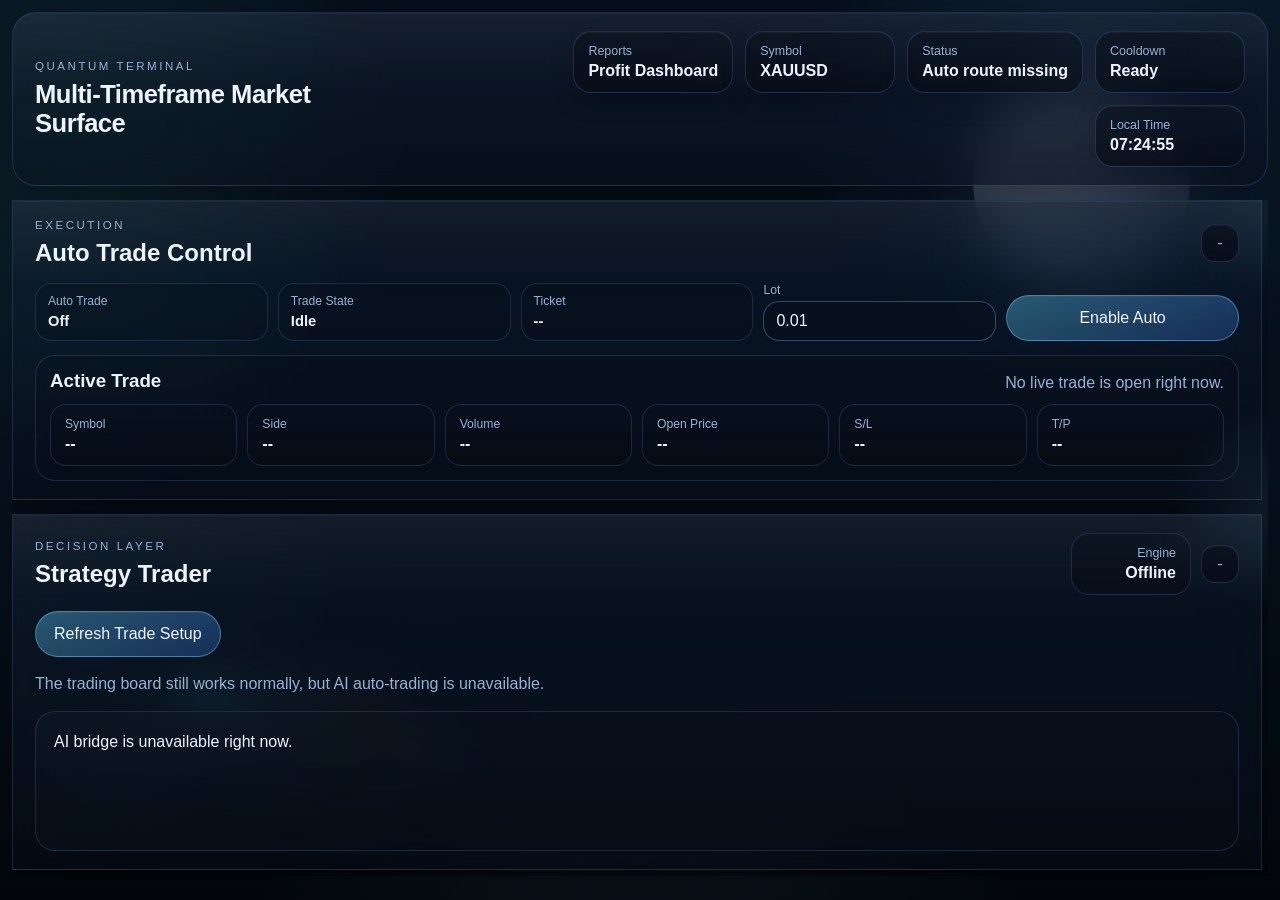
==== commit 8df7d5c8: "Refine local strategy engine and dashboard UI" ====
--- a/index.html
+++ b/index.html
@@ -4,9 +4,18 @@
     <meta charset="UTF-8" />
     <meta name="viewport" content="width=device-width, initial-scale=1.0" />
     <title>Quantum Terminal</title>
-    <link rel="stylesheet" href="styles.css?v=20260324e" />
+    <link rel="stylesheet" href="styles.css?v=20260331h" />
   </head>
   <body>
+    <div class="cosmic-scene" aria-hidden="true">
+      <div class="cosmic-stars"></div>
+      <div class="cosmic-moon"></div>
+      <div class="cosmic-craft">
+        <div class="cosmic-craft-window"></div>
+        <div class="cosmic-craft-door"></div>
+        <div class="cosmic-craft-glow"></div>
+      </div>
+    </div>
     <div class="shell">
       <header class="topbar glass">
         <div class="brand-block">
@@ -100,45 +109,26 @@
             </div>
           </div>
         </section>
-        <section id="trade-overview" class="trade-overview glass">
-          <div class="trade-overview-header">
+        <section id="ai-brief-panel" class="ai-brief-panel glass">
+          <div class="ai-brief-header">
             <div>
-              <p class="eyebrow">Trade Engine</p>
-              <h2 id="overview-action">No Trade</h2>
+              <p class="eyebrow">Decision Layer</p>
+              <h2>Strategy Trader</h2>
             </div>
-            <div class="trade-overview-controls">
-              <div class="overview-score-block">
-                <span>Confidence</span>
-                <strong id="overview-score">0</strong>
+            <div class="ai-brief-controls">
+              <div class="ai-brief-status-pill">
+                <span>Engine</span>
+                <strong id="ai-status-label">Checking</strong>
               </div>
-              <button id="trade-overview-toggle" class="collapse-button" type="button" aria-expanded="true">-</button>
+              <button id="ai-brief-toggle" class="collapse-button" type="button" aria-expanded="true">-</button>
             </div>
           </div>
-          <div class="trade-overview-body">
-            <div class="overview-sides">
-              <section class="overview-side overview-side-long">
-                <div class="overview-side-header">
-                  <h3>Long</h3>
-                  <strong id="overview-long-score">0</strong>
-                </div>
-                <div class="overview-checks" id="overview-long-checks"></div>
-              </section>
-              <section class="overview-side overview-side-short">
-                <div class="overview-side-header">
-                  <h3>Short</h3>
-                  <strong id="overview-short-score">0</strong>
-                </div>
-                <div class="overview-checks" id="overview-short-checks"></div>
-              </section>
+          <div class="ai-brief-body">
+            <div class="ai-brief-toolbar">
+              <button id="refresh-ai-brief" class="action-button primary" type="button">Refresh Trade Setup</button>
             </div>
-            <section class="indicator-panel">
-              <div class="indicator-panel-header">
-                <h3>Live Indicator Thresholds</h3>
-                <p>EMA, RSI, ADX, ATR, and VWAP across the active timeframes.</p>
-              </div>
-              <div id="indicator-grid" class="indicator-grid"></div>
-            </section>
-            <p id="overview-summary" class="overview-summary">Waiting for enough timeframe data to evaluate trade readiness.</p>
+            <p id="ai-brief-meta" class="ai-brief-meta">The server reads the live board context and produces a local structure-based trade setup with levels and reasoning.</p>
+            <div id="ai-brief-content" class="ai-brief-content">Waiting for the latest autonomous local trade decision from the server.</div>
           </div>
         </section>
 
@@ -146,6 +136,6 @@
       </section>
     </div>
 
-    <script src="app.js?v=20260324e"></script>
+    <script src="app.js?v=20260330b"></script>
   </body>
 </html>
--- a/styles.css
+++ b/styles.css
@@ -1,18 +1,24 @@
 :root {
   color-scheme: dark;
-  --bg-top: #06111e;
-  --bg-bottom: #03070d;
-  --glass: rgba(16, 24, 39, 0.54);
-  --glass-strong: rgba(13, 21, 35, 0.72);
-  --line: rgba(145, 182, 255, 0.18);
-  --line-strong: rgba(145, 182, 255, 0.32);
+  --bg-top: #05101d;
+  --bg-bottom: #02060b;
+  --bg-core: #08111e;
+  --glass: rgba(14, 23, 38, 0.68);
+  --glass-strong: rgba(10, 17, 29, 0.84);
+  --panel-soft: rgba(11, 18, 30, 0.7);
+  --line: rgba(145, 182, 255, 0.16);
+  --line-strong: rgba(145, 182, 255, 0.34);
   --text: #edf4ff;
   --muted: #9ab0d3;
   --bull: #67a6ff;
   --bear: #a0a8b7;
   --neutral: #fbbf24;
   --accent: #7dd3fc;
-  --shadow: 0 24px 80px rgba(0, 0, 0, 0.35);
+  --accent-strong: #56c5ff;
+  --teal-glow: rgba(94, 234, 212, 0.14);
+  --blue-glow: rgba(96, 165, 250, 0.14);
+  --shadow: 0 28px 90px rgba(0, 0, 0, 0.42);
+  --inner-shadow: inset 0 1px 0 rgba(255, 255, 255, 0.04);
 }
 
 * {
@@ -22,13 +28,210 @@
 body {
   margin: 0;
   min-height: 100vh;
-  font-family: "Segoe UI", Tahoma, Geneva, Verdana, sans-serif;
+  font-family: "Segoe UI Variable Text", "Segoe UI", Tahoma, Geneva, Verdana, sans-serif;
   color: var(--text);
   background:
-    radial-gradient(circle at 10% 20%, rgba(74, 222, 128, 0.08), transparent 25%),
-    radial-gradient(circle at 90% 10%, rgba(125, 211, 252, 0.12), transparent 20%),
-    linear-gradient(180deg, var(--bg-top) 0%, var(--bg-bottom) 100%);
+    radial-gradient(circle at 7% 16%, rgba(94, 234, 212, 0.09), transparent 22%),
+    radial-gradient(circle at 86% 10%, rgba(96, 165, 250, 0.14), transparent 22%),
+    radial-gradient(circle at 50% 120%, rgba(125, 211, 252, 0.07), transparent 34%),
+    linear-gradient(180deg, var(--bg-top) 0%, #06101c 48%, var(--bg-bottom) 100%);
   overflow: hidden;
+}
+
+.cosmic-scene {
+  position: fixed;
+  inset: 0;
+  pointer-events: none;
+  overflow: hidden;
+  z-index: 0;
+}
+
+.cosmic-stars,
+.cosmic-stars::before,
+.cosmic-stars::after {
+  position: absolute;
+  inset: 0;
+  content: "";
+  background-repeat: repeat;
+}
+
+.cosmic-stars {
+  opacity: 0.34;
+  background-image:
+    radial-gradient(circle at 12% 18%, rgba(255, 255, 255, 0.9) 0 1px, transparent 1.6px),
+    radial-gradient(circle at 72% 24%, rgba(255, 255, 255, 0.7) 0 1px, transparent 1.6px),
+    radial-gradient(circle at 84% 66%, rgba(255, 255, 255, 0.55) 0 1px, transparent 1.6px),
+    radial-gradient(circle at 34% 72%, rgba(255, 255, 255, 0.6) 0 1px, transparent 1.6px),
+    radial-gradient(circle at 52% 42%, rgba(255, 255, 255, 0.78) 0 1px, transparent 1.6px);
+  animation: starPulse 12s ease-in-out infinite;
+}
+
+.cosmic-stars::before {
+  opacity: 0.28;
+  background-image:
+    radial-gradient(circle at 18% 62%, rgba(125, 211, 252, 0.8) 0 1px, transparent 1.8px),
+    radial-gradient(circle at 66% 78%, rgba(255, 255, 255, 0.78) 0 1px, transparent 1.8px),
+    radial-gradient(circle at 90% 38%, rgba(94, 234, 212, 0.72) 0 1px, transparent 1.8px);
+  animation: starDrift 24s linear infinite;
+}
+
+.cosmic-stars::after {
+  opacity: 0.18;
+  background-image:
+    radial-gradient(circle at 8% 48%, rgba(255, 255, 255, 0.6) 0 1px, transparent 2px),
+    radial-gradient(circle at 48% 14%, rgba(125, 211, 252, 0.66) 0 1px, transparent 2px),
+    radial-gradient(circle at 78% 54%, rgba(255, 255, 255, 0.52) 0 1px, transparent 2px);
+  animation: starDrift 34s linear infinite reverse;
+}
+
+.cosmic-moon {
+  position: absolute;
+  right: 7vw;
+  top: 8vh;
+  width: min(17vw, 230px);
+  aspect-ratio: 1;
+  border-radius: 50%;
+  background:
+    radial-gradient(circle at 32% 30%, rgba(255, 255, 255, 0.98), rgba(217, 232, 255, 0.9) 34%, rgba(113, 135, 178, 0.92) 72%, rgba(42, 58, 87, 0.94) 100%);
+  box-shadow:
+    0 0 90px rgba(125, 211, 252, 0.18),
+    0 0 180px rgba(125, 211, 252, 0.08);
+  opacity: 0.28;
+  filter: blur(0.2px);
+}
+
+.cosmic-moon::before,
+.cosmic-moon::after {
+  content: "";
+  position: absolute;
+  border-radius: 50%;
+  background: rgba(86, 102, 136, 0.22);
+}
+
+.cosmic-moon::before {
+  width: 24%;
+  height: 24%;
+  left: 22%;
+  top: 28%;
+}
+
+.cosmic-moon::after {
+  width: 18%;
+  height: 18%;
+  right: 28%;
+  bottom: 22%;
+}
+
+.cosmic-craft {
+  position: absolute;
+  left: 4vw;
+  bottom: 7vh;
+  width: min(34vw, 460px);
+  height: min(20vw, 250px);
+  opacity: 0.2;
+  animation: craftFloat 9s ease-in-out infinite;
+}
+
+.cosmic-craft::before {
+  content: "";
+  position: absolute;
+  inset: 22% 0 18% 0;
+  clip-path: polygon(0 80%, 18% 52%, 28% 52%, 35% 28%, 72% 28%, 84% 52%, 100% 80%, 88% 100%, 10% 100%);
+  background:
+    linear-gradient(180deg, rgba(111, 132, 174, 0.92), rgba(24, 34, 54, 0.96));
+  box-shadow:
+    0 18px 60px rgba(0, 0, 0, 0.32),
+    inset 0 1px 0 rgba(255, 255, 255, 0.12);
+}
+
+.cosmic-craft::after {
+  content: "";
+  position: absolute;
+  left: 16%;
+  right: 12%;
+  bottom: 8%;
+  height: 16%;
+  border-radius: 50%;
+  background: radial-gradient(circle, rgba(125, 211, 252, 0.15), transparent 70%);
+  filter: blur(10px);
+}
+
+.cosmic-craft-window {
+  position: absolute;
+  width: 16%;
+  height: 19%;
+  left: 28%;
+  top: 36%;
+  border-radius: 999px;
+  background: linear-gradient(180deg, rgba(165, 243, 252, 0.95), rgba(34, 211, 238, 0.65));
+  box-shadow: 0 0 26px rgba(94, 234, 212, 0.22);
+}
+
+.cosmic-craft-door {
+  position: absolute;
+  right: 20%;
+  top: 34%;
+  width: 16%;
+  height: 40%;
+  border-radius: 14px;
+  border: 1px solid rgba(227, 236, 255, 0.14);
+  background: linear-gradient(180deg, rgba(18, 24, 37, 0.9), rgba(4, 8, 14, 0.96));
+}
+
+.cosmic-craft-glow {
+  position: absolute;
+  right: 12%;
+  top: 34%;
+  width: 26%;
+  height: 52%;
+  clip-path: polygon(0 0, 100% 20%, 100% 80%, 0 100%);
+  background: linear-gradient(90deg, rgba(253, 224, 71, 0.24), rgba(125, 211, 252, 0.04));
+  filter: blur(6px);
+  animation: hatchGlow 3.4s ease-in-out infinite;
+}
+
+.shell,
+.dashboard-shell {
+  position: relative;
+  z-index: 1;
+}
+
+@keyframes craftFloat {
+  0%, 100% {
+    transform: translate3d(0, 0, 0);
+  }
+  50% {
+    transform: translate3d(0, -10px, 0);
+  }
+}
+
+@keyframes hatchGlow {
+  0%, 100% {
+    opacity: 0.45;
+    transform: scaleY(0.98);
+  }
+  50% {
+    opacity: 0.8;
+    transform: scaleY(1.04);
+  }
+}
+
+@keyframes starPulse {
+  0%, 100% {
+    opacity: 0.28;
+  }
+  50% {
+    opacity: 0.42;
+  }
+}
+
+@keyframes starDrift {
+  0% {
+    transform: translate3d(0, 0, 0);
+  }
+  100% {
+    transform: translate3d(-18px, 10px, 0);
+  }
 }
 
 .shell {
@@ -43,9 +246,13 @@
 }
 
 .glass {
-  background: linear-gradient(180deg, rgba(18, 28, 44, 0.52), rgba(9, 15, 26, 0.72));
+  background:
+    linear-gradient(180deg, rgba(18, 29, 46, 0.58), rgba(8, 14, 24, 0.66)),
+    radial-gradient(circle at top left, rgba(125, 211, 252, 0.08), transparent 34%);
   border: 1px solid var(--line);
-  box-shadow: var(--shadow);
+  box-shadow:
+    var(--shadow),
+    var(--inner-shadow);
   backdrop-filter: blur(24px) saturate(130%);
   -webkit-backdrop-filter: blur(24px) saturate(130%);
 }
@@ -56,12 +263,88 @@
   border-radius: 24px;
 }
 
+.topbar,
+.history-filters,
+.summary-card,
+.analytics-card,
+.history-panel,
+.ai-brief-panel,
+.autotrade-panel,
+.chart-card {
+  position: relative;
+  isolation: isolate;
+}
+
+.topbar,
+.chart-card,
+.summary-card,
+.analytics-card {
+  overflow: hidden;
+}
+
+.history-filters,
+.history-panel,
+.ai-brief-panel,
+.autotrade-panel {
+  overflow: visible;
+}
+
+.topbar::before,
+.history-filters::before,
+.summary-card::before,
+.analytics-card::before,
+.history-panel::before,
+.ai-brief-panel::before,
+.autotrade-panel::before,
+.chart-card::before {
+  content: "";
+  position: absolute;
+  inset: 0 0 auto 0;
+  height: 84px;
+  background: linear-gradient(180deg, rgba(255, 255, 255, 0.045), transparent);
+  pointer-events: none;
+  z-index: 0;
+}
+
+.summary-card::after,
+.analytics-card::after,
+.history-panel::after,
+.ai-brief-panel::after,
+.autotrade-panel::after,
+.chart-card::after {
+  content: "";
+  position: absolute;
+  width: 220px;
+  height: 220px;
+  right: -120px;
+  top: -120px;
+  border-radius: 50%;
+  background: radial-gradient(circle, rgba(125, 211, 252, 0.08), transparent 68%);
+  pointer-events: none;
+  z-index: 0;
+}
+
+.topbar > *,
+.history-filters > *,
+.summary-card > *,
+.analytics-card > *,
+.history-panel > *,
+.ai-brief-panel > *,
+.autotrade-panel > *,
+.chart-card > * {
+  position: relative;
+  z-index: 1;
+}
+
 .topbar {
   display: flex;
   align-items: center;
   justify-content: space-between;
   gap: 16px;
   padding: 18px 22px;
+  background:
+    linear-gradient(180deg, rgba(17, 27, 43, 0.62), rgba(10, 16, 28, 0.7)),
+    radial-gradient(circle at left top, rgba(94, 234, 212, 0.08), transparent 26%);
 }
 
 .brand-block h1,
@@ -72,13 +355,14 @@
 
 .brand-block h1 {
   font-size: clamp(1.4rem, 2vw, 2rem);
+  letter-spacing: -0.02em;
 }
 
 .eyebrow {
   margin: 0 0 8px;
   font-size: 0.72rem;
   text-transform: uppercase;
-  letter-spacing: 0.18em;
+  letter-spacing: 0.22em;
   color: var(--muted);
 }
 
@@ -93,8 +377,13 @@
   min-width: 150px;
   padding: 12px 14px;
   border-radius: 18px;
-  border: 1px solid var(--line);
-  background: rgba(9, 15, 26, 0.52);
+  border: 1px solid rgba(145, 182, 255, 0.18);
+  background:
+    linear-gradient(180deg, rgba(11, 18, 30, 0.64), rgba(7, 12, 22, 0.74)),
+    radial-gradient(circle at top right, rgba(125, 211, 252, 0.06), transparent 40%);
+  box-shadow:
+    inset 0 1px 0 rgba(255, 255, 255, 0.04),
+    0 10px 24px rgba(0, 0, 0, 0.16);
 }
 
 .meta-link {
@@ -164,6 +453,8 @@
 .analytics-card {
   padding: 18px 20px;
   border-radius: 24px;
+  display: flex;
+  flex-direction: column;
 }
 
 .history-filters {
@@ -192,6 +483,9 @@
 .summary-card {
   padding: 18px 20px;
   border-radius: 22px;
+  background:
+    linear-gradient(180deg, rgba(16, 27, 43, 0.62), rgba(8, 14, 24, 0.7)),
+    radial-gradient(circle at top left, rgba(125, 211, 252, 0.08), transparent 30%);
 }
 
 .summary-card h2,
@@ -203,7 +497,8 @@
 .summary-card h2,
 .summary-card h3 {
   margin-top: 8px;
-  font-size: 1.85rem;
+  font-size: 1.92rem;
+  letter-spacing: -0.03em;
 }
 
 .summary-card p {
@@ -245,12 +540,78 @@
   color: var(--muted);
 }
 
+.panel-filter-row {
+  display: flex;
+  align-items: center;
+  justify-content: flex-end;
+  gap: 10px;
+  flex-wrap: wrap;
+}
+
+.panel-select {
+  min-width: 140px;
+  padding: 10px 42px 10px 12px;
+  border: 1px solid var(--line-strong);
+  border-radius: 14px;
+  background:
+    linear-gradient(180deg, rgba(14, 22, 36, 0.92), rgba(8, 14, 24, 0.96)),
+    linear-gradient(135deg, rgba(125, 211, 252, 0.08), rgba(59, 130, 246, 0.08));
+  background-repeat: no-repeat;
+  background-position: center, center;
+  background-size: 100% 100%, 100% 100%;
+  color: var(--text);
+  font: inherit;
+  line-height: 1.2;
+  appearance: none;
+  -webkit-appearance: none;
+  -moz-appearance: none;
+  box-shadow: inset 0 1px 0 rgba(255, 255, 255, 0.04);
+  background-image:
+    linear-gradient(180deg, rgba(14, 22, 36, 0.92), rgba(8, 14, 24, 0.96)),
+    linear-gradient(135deg, rgba(125, 211, 252, 0.08), rgba(59, 130, 246, 0.08)),
+    url("data:image/svg+xml,%3Csvg xmlns='http://www.w3.org/2000/svg' width='14' height='14' viewBox='0 0 14 14'%3E%3Cpath d='M3.25 5.25 7 9l3.75-3.75' fill='none' stroke='%239ab0d3' stroke-width='1.6' stroke-linecap='round' stroke-linejoin='round'/%3E%3C/svg%3E");
+  background-position:
+    center,
+    center,
+    right 14px center;
+  background-size:
+    100% 100%,
+    100% 100%,
+    14px 14px;
+  cursor: pointer;
+  color-scheme: dark;
+}
+
+.panel-select:hover {
+  border-color: rgba(145, 182, 255, 0.45);
+}
+
+.panel-select:focus {
+  outline: none;
+  border-color: rgba(125, 211, 252, 0.55);
+  box-shadow:
+    inset 0 1px 0 rgba(255, 255, 255, 0.05),
+    0 0 0 3px rgba(125, 211, 252, 0.12);
+}
+
+.panel-select option {
+  background: #0b1422;
+  color: var(--text);
+}
+
 .history-table-wrap {
   overflow: auto;
   max-height: 520px;
   border: 1px solid var(--line);
   border-radius: 18px;
-  background: rgba(9, 15, 26, 0.45);
+  background:
+    linear-gradient(180deg, rgba(8, 14, 24, 0.58), rgba(6, 10, 18, 0.68)),
+    linear-gradient(180deg, rgba(255, 255, 255, 0.02), transparent);
+  box-shadow: inset 0 1px 0 rgba(255, 255, 255, 0.03);
+}
+
+.compact-table-wrap {
+  max-height: 300px;
 }
 
 .curve-chart {
@@ -264,8 +625,52 @@
   height: 260px;
 }
 
+.curve-summary {
+  display: grid;
+  grid-template-columns: repeat(5, minmax(0, 1fr));
+  gap: 10px;
+  margin-bottom: 12px;
+}
+
+.curve-summary-pill {
+  padding: 12px 14px;
+  border: 1px solid var(--line);
+  border-radius: 16px;
+  background: linear-gradient(180deg, rgba(11, 18, 30, 0.54), rgba(8, 14, 24, 0.64));
+}
+
+.curve-summary-pill span,
+.curve-summary-pill strong {
+  margin: 0;
+}
+
+.curve-summary-pill span {
+  display: block;
+  color: var(--muted);
+  font-size: 0.74rem;
+  text-transform: uppercase;
+  letter-spacing: 0.08em;
+}
+
+.curve-summary-pill strong {
+  display: block;
+  margin-top: 6px;
+  font-size: 1rem;
+}
+
 .curve-axis {
   stroke: rgba(145, 182, 255, 0.18);
+  stroke-width: 1;
+}
+
+.curve-grid {
+  stroke: rgba(145, 182, 255, 0.12);
+  stroke-width: 1;
+  stroke-dasharray: 4 4;
+}
+
+.curve-baseline {
+  stroke: rgba(251, 191, 36, 0.24);
   stroke-width: 1;
 }
 
@@ -296,17 +701,145 @@
   border-radius: 18px;
 }
 
+.compact-empty {
+  min-height: 120px;
+}
+
 .snapshot-grid {
   display: grid;
   grid-template-columns: repeat(2, minmax(0, 1fr));
   gap: 12px;
+}
+
+.leaders-grid {
+  display: grid;
+  grid-template-columns: repeat(3, minmax(0, 1fr));
+  gap: 12px;
+}
+
+.setup-graph {
+  display: grid;
+  gap: 12px;
+}
+
+.setup-graph-scroll {
+  max-height: 420px;
+  overflow: auto;
+  padding-right: 6px;
+}
+
+.setup-graph-scroll::-webkit-scrollbar {
+  width: 10px;
+}
+
+.setup-graph-scroll::-webkit-scrollbar-thumb {
+  border-radius: 999px;
+  background: rgba(145, 182, 255, 0.22);
+}
+
+.setup-graph-scroll::-webkit-scrollbar-track {
+  background: rgba(9, 15, 26, 0.22);
+}
+
+.setup-graph-row {
+  display: grid;
+  grid-template-columns: minmax(180px, 1.1fr) minmax(0, 2fr) auto;
+  gap: 14px;
+  align-items: center;
+  padding: 12px 14px;
+  border: 1px solid var(--line);
+  border-radius: 18px;
+  background:
+    linear-gradient(180deg, rgba(11, 18, 30, 0.52), rgba(7, 12, 22, 0.6)),
+    radial-gradient(circle at top right, rgba(125, 211, 252, 0.05), transparent 42%);
+  box-shadow: inset 0 1px 0 rgba(255, 255, 255, 0.03);
+}
+
+.setup-graph-label strong,
+.setup-graph-label span,
+.setup-graph-meta span {
+  margin: 0;
+}
+
+.setup-graph-label strong {
+  display: block;
+  font-size: 0.92rem;
+}
+
+.setup-graph-label span {
+  display: block;
+  margin-top: 4px;
+  color: var(--muted);
+  font-size: 0.78rem;
+}
+
+.setup-graph-metrics {
+  display: grid;
+  gap: 10px;
+}
+
+.setup-metric {
+  display: grid;
+  grid-template-columns: 80px minmax(0, 1fr);
+  gap: 10px;
+  align-items: center;
+}
+
+.setup-metric span {
+  color: var(--muted);
+  font-size: 0.76rem;
+  text-transform: uppercase;
+  letter-spacing: 0.08em;
+}
+
+.setup-metric-track {
+  width: 100%;
+  height: 10px;
+  border-radius: 999px;
+  overflow: hidden;
+  background: rgba(145, 182, 255, 0.14);
+}
+
+.setup-metric-fill {
+  height: 100%;
+  border-radius: inherit;
+}
+
+.setup-metric-fill.tone-volume {
+  background: linear-gradient(90deg, rgba(125, 211, 252, 0.82), rgba(103, 166, 255, 0.88));
+}
+
+.setup-metric-fill.tone-activation {
+  background: linear-gradient(90deg, rgba(251, 191, 36, 0.86), rgba(245, 158, 11, 0.9));
+}
+
+.setup-metric-fill.tone-winrate {
+  background: linear-gradient(90deg, rgba(74, 222, 128, 0.82), rgba(34, 197, 94, 0.9));
+}
+
+.setup-graph-meta {
+  display: grid;
+  gap: 6px;
+  text-align: right;
+}
+
+.setup-graph-meta span {
+  color: var(--muted);
+  font-size: 0.78rem;
+}
+
+.span-all {
+  grid-column: 1 / -1;
 }
 
 .snapshot-tile {
   padding: 14px;
   border-radius: 20px;
   border: 1px solid var(--line);
-  background: rgba(9, 15, 26, 0.38);
+  background:
+    linear-gradient(180deg, rgba(11, 18, 30, 0.54), rgba(7, 12, 22, 0.62)),
+    radial-gradient(circle at top right, rgba(125, 211, 252, 0.06), transparent 44%);
+  box-shadow: inset 0 1px 0 rgba(255, 255, 255, 0.03);
 }
 
 .snapshot-tile span,
@@ -326,7 +859,8 @@
 .snapshot-tile strong {
   display: block;
   margin-top: 8px;
-  font-size: 1.7rem;
+  font-size: 1.85rem;
+  letter-spacing: -0.03em;
 }
 
 .snapshot-tile p {
@@ -343,9 +877,350 @@
   color: #ff9aa5;
 }
 
+.gauge-tile {
+  display: grid;
+  grid-template-columns: 96px minmax(0, 1fr);
+  align-items: center;
+  gap: 14px;
+}
+
+.gauge-wrap {
+  display: grid;
+  place-items: center;
+}
+
+.gauge-ring {
+  width: 88px;
+  height: 88px;
+  border-radius: 50%;
+  background:
+    radial-gradient(circle at center, rgba(9, 15, 26, 0.95) 56%, transparent 57%),
+    conic-gradient(var(--gauge-tone, rgba(125, 211, 252, 0.9)) calc(var(--gauge-value, 0) * 1%), rgba(145, 182, 255, 0.12) 0);
+  display: grid;
+  place-items: center;
+  box-shadow: inset 0 0 0 1px rgba(145, 182, 255, 0.12);
+}
+
+.gauge-core {
+  display: grid;
+  place-items: center;
+  text-align: center;
+}
+
+.gauge-core strong,
+.gauge-core span {
+  margin: 0;
+}
+
+.gauge-core strong {
+  font-size: 1.15rem;
+  line-height: 1.1;
+}
+
+.gauge-core span {
+  margin-top: 4px;
+  color: var(--muted);
+  font-size: 0.72rem;
+  letter-spacing: 0.08em;
+}
+
+.gauge-copy {
+  min-width: 0;
+}
+
+.gauge-copy span,
+.gauge-copy p {
+  margin: 0;
+}
+
+.gauge-copy span {
+  display: block;
+  color: var(--muted);
+  font-size: 0.76rem;
+  text-transform: uppercase;
+  letter-spacing: 0.12em;
+}
+
+.gauge-copy p {
+  margin-top: 8px;
+  color: var(--muted);
+  font-size: 0.82rem;
+  line-height: 1.5;
+}
+
+.gauge-positive {
+  --gauge-tone: rgba(74, 222, 128, 0.92);
+}
+
+.gauge-warning {
+  --gauge-tone: rgba(251, 191, 36, 0.95);
+}
+
+.gauge-negative {
+  --gauge-tone: rgba(248, 113, 113, 0.95);
+}
+
+.gauge-neutral {
+  --gauge-tone: rgba(125, 211, 252, 0.92);
+}
+
+.pipeline-card,
+.comparison-card {
+  display: grid;
+  gap: 14px;
+}
+
+.donut-card {
+  display: grid;
+  gap: 14px;
+}
+
+.donut-layout {
+  display: grid;
+  grid-template-columns: 120px minmax(0, 1fr);
+  gap: 16px;
+  align-items: center;
+}
+
+.donut-chart {
+  width: 112px;
+  height: 112px;
+  border-radius: 50%;
+  background:
+    radial-gradient(circle at center, rgba(9, 15, 26, 0.95) 54%, transparent 55%),
+    conic-gradient(var(--donut-fill));
+  display: grid;
+  place-items: center;
+  box-shadow: inset 0 0 0 1px rgba(145, 182, 255, 0.12);
+}
+
+.donut-center {
+  display: grid;
+  place-items: center;
+  text-align: center;
+}
+
+.donut-center strong,
+.donut-center span {
+  margin: 0;
+}
+
+.donut-center strong {
+  font-size: 1.2rem;
+}
+
+.donut-center span {
+  margin-top: 4px;
+  color: var(--muted);
+  font-size: 0.72rem;
+  letter-spacing: 0.08em;
+}
+
+.pipeline-head span,
+.pipeline-head p {
+  margin: 0;
+}
+
+.pipeline-head span {
+  display: block;
+  color: var(--muted);
+  font-size: 0.76rem;
+  text-transform: uppercase;
+  letter-spacing: 0.12em;
+}
+
+.pipeline-head p {
+  margin-top: 6px;
+  color: var(--muted);
+  font-size: 0.82rem;
+}
+
+.pipeline-strip {
+  display: grid;
+  grid-template-columns: repeat(4, minmax(0, 1fr));
+  gap: 10px;
+}
+
+.pipeline-step {
+  padding: 12px;
+  border: 1px solid var(--line);
+  border-radius: 16px;
+  background: rgba(8, 14, 24, 0.42);
+  display: grid;
+  gap: 8px;
+}
+
+.pipeline-step span,
+.pipeline-step strong {
+  margin: 0;
+}
+
+.pipeline-step span {
+  color: var(--muted);
+  font-size: 0.74rem;
+  text-transform: uppercase;
+  letter-spacing: 0.08em;
+}
+
+.pipeline-step strong {
+  font-size: 1rem;
+}
+
+.pipeline-bar,
+.comparison-track {
+  width: 100%;
+  height: 10px;
+  border-radius: 999px;
+  overflow: hidden;
+  background: rgba(145, 182, 255, 0.14);
+}
+
+.pipeline-fill {
+  height: 100%;
+  border-radius: inherit;
+  background: linear-gradient(90deg, rgba(125, 211, 252, 0.85), rgba(103, 166, 255, 0.9));
+}
+
+.comparison-track {
+  display: flex;
+  height: 14px;
+}
+
+.comparison-segment {
+  height: 100%;
+}
+
+.comparison-segment.is-positive,
+.comparison-dot.is-positive {
+  background: rgba(74, 222, 128, 0.88);
+}
+
+.comparison-segment.is-warning,
+.comparison-dot.is-warning {
+  background: rgba(251, 191, 36, 0.92);
+}
+
+.comparison-segment.is-negative,
+.comparison-dot.is-negative {
+  background: rgba(248, 113, 113, 0.92);
+}
+
+.comparison-segment.is-neutral,
+.comparison-dot.is-neutral {
+  background: rgba(125, 211, 252, 0.88);
+}
+
+.comparison-legend {
+  display: grid;
+  grid-template-columns: repeat(2, minmax(0, 1fr));
+  gap: 10px;
+}
+
+.comparison-legend-item {
+  display: flex;
+  align-items: center;
+  gap: 8px;
+  min-width: 0;
+}
+
+.comparison-dot {
+  width: 10px;
+  height: 10px;
+  border-radius: 999px;
+  flex: 0 0 auto;
+}
+
+.comparison-legend-item strong,
+.comparison-legend-item span {
+  margin: 0;
+}
+
+.comparison-legend-item strong {
+  font-size: 0.82rem;
+}
+
+.comparison-legend-item span {
+  color: var(--muted);
+  font-size: 0.8rem;
+}
+
 .bars-chart {
   display: grid;
   gap: 10px;
+}
+
+.ai-analytics-stack {
+  display: grid;
+  gap: 14px;
+}
+
+.ai-bar-row {
+  grid-template-columns: minmax(120px, 1.6fr) minmax(0, 1fr) 44px;
+}
+
+.ai-bar-row span:first-child {
+  white-space: normal;
+  line-height: 1.4;
+}
+
+.timeline-card {
+  display: grid;
+  gap: 14px;
+}
+
+.timeline-strip {
+  display: grid;
+  grid-template-columns: repeat(4, minmax(0, 1fr));
+  gap: 10px;
+}
+
+.timeline-item {
+  padding: 12px;
+  border-radius: 16px;
+  border: 1px solid var(--line);
+  background: rgba(8, 14, 24, 0.42);
+  display: grid;
+  gap: 6px;
+}
+
+.timeline-item span,
+.timeline-item strong,
+.timeline-item p {
+  margin: 0;
+}
+
+.timeline-item span {
+  color: var(--muted);
+  font-size: 0.72rem;
+  text-transform: uppercase;
+  letter-spacing: 0.08em;
+}
+
+.timeline-item strong {
+  font-size: 0.88rem;
+}
+
+.timeline-item p {
+  color: var(--muted);
+  font-size: 0.76rem;
+  line-height: 1.4;
+}
+
+.timeline-item.is-completed,
+.timeline-item.is-passed,
+.timeline-item.is-placed {
+  border-color: rgba(74, 222, 128, 0.28);
+}
+
+.timeline-item.is-blocked,
+.timeline-item.is-cooldown,
+.timeline-item.is-duplicate,
+.timeline-item.is-disabled {
+  border-color: rgba(251, 191, 36, 0.24);
+}
+
+.timeline-item.is-error {
+  border-color: rgba(248, 113, 113, 0.28);
 }
 
 .bars-empty {
@@ -387,11 +1262,165 @@
   gap: 12px;
 }
 
+.heatmap-group {
+  display: grid;
+  gap: 10px;
+  height: 100%;
+  align-content: start;
+}
+
+.heatmap-body {
+  display: grid;
+  gap: 8px;
+  flex: 1 1 auto;
+  grid-auto-rows: minmax(0, 1fr);
+}
+
+#setup-heatmap-chart,
+.ai-analytics-stack {
+  flex: 1 1 auto;
+}
+
+.heatmap-legend {
+  display: flex;
+  flex-wrap: wrap;
+  gap: 10px;
+  margin-bottom: 4px;
+}
+
+.heatmap-legend-item {
+  display: inline-flex;
+  align-items: center;
+  gap: 8px;
+  color: var(--muted);
+  font-size: 0.78rem;
+}
+
+.heatmap-swatch {
+  width: 12px;
+  height: 12px;
+  border-radius: 4px;
+  display: inline-block;
+}
+
+.heatmap-swatch.is-positive {
+  background: rgba(22, 101, 52, 0.65);
+}
+
+.heatmap-swatch.is-mixed {
+  background: rgba(59, 130, 246, 0.45);
+}
+
+.heatmap-swatch.is-negative {
+  background: rgba(127, 29, 29, 0.62);
+}
+
+.heatmap-swatch.is-neutral {
+  background: rgba(9, 15, 26, 0.55);
+}
+
+.heatmap-grid {
+  display: grid;
+  grid-template-columns: minmax(140px, 1.3fr) repeat(5, minmax(72px, 1fr));
+  gap: 8px;
+  align-items: stretch;
+}
+
+.blocker-heatmap-header,
+.blocker-heatmap-grid {
+  grid-template-columns: minmax(180px, 1.5fr) repeat(6, minmax(72px, 1fr));
+}
+
+.heatmap-grid-header span {
+  color: var(--muted);
+  font-size: 0.74rem;
+  text-transform: uppercase;
+  letter-spacing: 0.1em;
+  text-align: center;
+}
+
+.heatmap-label {
+  display: flex;
+  align-items: center;
+  padding: 10px 12px;
+  border-radius: 14px;
+  border: 1px solid rgba(145, 182, 255, 0.1);
+  background: rgba(8, 14, 24, 0.42);
+  font-size: 0.84rem;
+}
+
+.heatmap-cell {
+  padding: 12px 8px;
+  border-radius: 14px;
+  border: 1px solid rgba(145, 182, 255, 0.12);
+  display: grid;
+  place-items: center;
+  gap: 3px;
+  min-height: 76px;
+  text-align: center;
+  box-shadow: inset 0 1px 0 rgba(255, 255, 255, 0.03);
+}
+
+.heatmap-grid-row {
+  min-height: 0;
+}
+
+.heatmap-grid-row .heatmap-label,
+.heatmap-grid-row .heatmap-cell {
+  min-height: 82px;
+}
+
+.heatmap-cell strong,
+.heatmap-cell span,
+.heatmap-cell small {
+  margin: 0;
+}
+
+.heatmap-cell strong {
+  font-size: 1rem;
+}
+
+.heatmap-cell span {
+  color: var(--muted);
+  font-size: 0.72rem;
+}
+
+.heatmap-cell small {
+  color: var(--muted);
+  font-size: 0.68rem;
+}
+
+.heatmap-cell.is-positive {
+  background: rgba(22, 101, 52, 0.45);
+  border-color: rgba(74, 222, 128, 0.3);
+}
+
+.heatmap-cell.is-mixed {
+  background: rgba(59, 130, 246, 0.22);
+  border-color: rgba(125, 211, 252, 0.28);
+}
+
+.heatmap-cell.is-negative {
+  background: rgba(127, 29, 29, 0.42);
+  border-color: rgba(248, 113, 113, 0.28);
+}
+
+.heatmap-cell.is-neutral {
+  background: rgba(9, 15, 26, 0.42);
+}
+
+.heatmap-cell.is-summary {
+  background: rgba(14, 22, 36, 0.7);
+  border-color: rgba(145, 182, 255, 0.18);
+}
+
 .lens-group {
   padding: 12px;
   border: 1px solid var(--line);
   border-radius: 20px;
-  background: rgba(9, 15, 26, 0.3);
+  background:
+    linear-gradient(180deg, rgba(11, 18, 30, 0.48), rgba(7, 12, 22, 0.56)),
+    radial-gradient(circle at top left, rgba(125, 211, 252, 0.05), transparent 36%);
 }
 
 .lens-group-header {
@@ -418,7 +1447,9 @@
   padding: 12px 14px;
   border: 1px solid var(--line);
   border-radius: 18px;
-  background: rgba(9, 15, 26, 0.38);
+  background:
+    linear-gradient(180deg, rgba(11, 18, 30, 0.5), rgba(7, 12, 22, 0.58)),
+    radial-gradient(circle at top right, rgba(125, 211, 252, 0.04), transparent 40%);
 }
 
 .type-stat-head,
@@ -439,6 +1470,98 @@
 .type-stat-meta span {
   color: var(--muted);
   font-size: 0.82rem;
+}
+
+.classifier-inline-meta {
+  margin-top: 12px;
+}
+
+.pattern-focus-card {
+  display: grid;
+  gap: 12px;
+}
+
+.pattern-focus-meta {
+  display: flex;
+  flex-wrap: wrap;
+  gap: 10px;
+}
+
+.pattern-focus-meta span {
+  display: inline-flex;
+  align-items: center;
+  padding: 7px 10px;
+  border-radius: 999px;
+  border: 1px solid var(--line);
+  background: rgba(9, 15, 26, 0.42);
+  color: var(--text);
+  font-size: 0.78rem;
+  letter-spacing: 0.04em;
+}
+
+.candidate-stack {
+  display: grid;
+  gap: 10px;
+  margin-top: 12px;
+}
+
+.candidate-row {
+  display: grid;
+  grid-template-columns: minmax(0, 1.6fr) minmax(180px, 0.9fr);
+  gap: 14px;
+  align-items: center;
+  padding: 12px 14px;
+  border: 1px solid var(--line);
+  border-radius: 16px;
+  background: rgba(8, 14, 24, 0.42);
+}
+
+.candidate-row.is-winner {
+  border-color: rgba(74, 222, 128, 0.3);
+  box-shadow: inset 0 0 0 1px rgba(74, 222, 128, 0.08);
+}
+
+.candidate-copy strong,
+.candidate-copy p {
+  margin: 0;
+}
+
+.candidate-copy strong {
+  display: block;
+  font-size: 0.92rem;
+}
+
+.candidate-copy p {
+  margin-top: 4px;
+  color: var(--muted);
+  font-size: 0.78rem;
+  line-height: 1.5;
+}
+
+.candidate-meter {
+  display: grid;
+  grid-template-columns: minmax(0, 1fr) auto;
+  gap: 10px;
+  align-items: center;
+}
+
+.candidate-meter span {
+  color: var(--muted);
+  font-size: 0.8rem;
+}
+
+.candidate-meter-track {
+  width: 100%;
+  height: 10px;
+  border-radius: 999px;
+  overflow: hidden;
+  background: rgba(145, 182, 255, 0.14);
+}
+
+.candidate-meter-fill {
+  height: 100%;
+  border-radius: inherit;
+  background: linear-gradient(90deg, rgba(125, 211, 252, 0.85), rgba(74, 222, 128, 0.85));
 }
 
 .type-stat-bar {
@@ -461,6 +1584,14 @@
   min-width: 980px;
 }
 
+.ai-journal-table {
+  min-width: 1080px;
+}
+
+.audit-table {
+  min-width: 920px;
+}
+
 .history-table th,
 .history-table td {
   padding: 12px 14px;
@@ -473,7 +1604,9 @@
   position: sticky;
   top: 0;
   z-index: 1;
-  background: rgba(8, 14, 24, 0.96);
+  background: linear-gradient(180deg, rgba(13, 21, 35, 0.98), rgba(9, 15, 26, 0.96));
+  backdrop-filter: blur(10px);
+  -webkit-backdrop-filter: blur(10px);
   color: var(--muted);
   text-transform: uppercase;
   letter-spacing: 0.1em;
@@ -482,6 +1615,34 @@
 
 .history-table tr:last-child td {
   border-bottom: 0;
+}
+
+.ai-chip {
+  display: inline-flex;
+  align-items: center;
+  justify-content: center;
+  min-width: 86px;
+  padding: 6px 10px;
+  border-radius: 999px;
+  border: 1px solid rgba(145, 182, 255, 0.18);
+  background: rgba(9, 15, 26, 0.48);
+  color: var(--muted);
+  font-size: 0.78rem;
+}
+
+.ai-chip.ai-strong {
+  color: #8ff0b7;
+  border-color: rgba(74, 222, 128, 0.32);
+}
+
+.ai-chip.ai-acceptable {
+  color: #c9d7f2;
+  border-color: rgba(125, 211, 252, 0.28);
+}
+
+.ai-chip.ai-weak {
+  color: #ff9aa5;
+  border-color: rgba(239, 68, 68, 0.3);
 }
 
 .value-positive {
@@ -555,8 +1716,12 @@
   padding: 18px 22px;
 }
 
+.ai-brief-panel,
 .autotrade-panel {
   padding: 18px 22px;
+  background:
+    linear-gradient(180deg, rgba(16, 27, 43, 0.5), rgba(8, 14, 24, 0.58)),
+    radial-gradient(circle at top left, rgba(125, 211, 252, 0.06), transparent 28%);
 }
 
 .autotrade-panel-header {
@@ -596,12 +1761,228 @@
   gap: 16px;
 }
 
+.ai-brief-header {
+  display: flex;
+  align-items: center;
+  justify-content: space-between;
+  gap: 16px;
+}
+
+.ai-brief-header h2,
+.autotrade-panel-header h2,
+.trade-overview-header h2 {
+  margin: 0;
+}
+
 .trade-overview-controls {
   display: flex;
   align-items: center;
   gap: 10px;
   flex-wrap: wrap;
   justify-content: flex-end;
+}
+
+.ai-brief-controls {
+  display: flex;
+  align-items: center;
+  gap: 10px;
+  flex-wrap: wrap;
+  justify-content: flex-end;
+}
+
+.ai-brief-status-pill {
+  min-width: 120px;
+  padding: 12px 14px;
+  border: 1px solid var(--line);
+  border-radius: 18px;
+  background:
+    linear-gradient(180deg, rgba(11, 18, 30, 0.54), rgba(7, 12, 22, 0.62)),
+    radial-gradient(circle at top right, rgba(125, 211, 252, 0.05), transparent 38%);
+  text-align: right;
+}
+
+.ai-brief-status-pill span {
+  display: block;
+  color: var(--muted);
+  font-size: 0.78rem;
+  margin-bottom: 4px;
+}
+
+.ai-brief-status-pill strong {
+  font-size: 1rem;
+}
+
+.ai-brief-body {
+  display: grid;
+  gap: 14px;
+  margin-top: 16px;
+}
+
+.ai-brief-toolbar {
+  display: flex;
+  align-items: end;
+  gap: 12px;
+  flex-wrap: wrap;
+}
+
+.ai-model-field {
+  min-width: min(320px, 100%);
+}
+
+.ai-brief-meta {
+  margin: 0;
+  color: var(--muted);
+  line-height: 1.6;
+}
+
+.ai-brief-content {
+  min-height: 140px;
+  padding: 16px 18px;
+  border: 1px solid var(--line);
+  border-radius: 20px;
+  background:
+    linear-gradient(180deg, rgba(11, 18, 30, 0.46), rgba(7, 12, 22, 0.56)),
+    radial-gradient(circle at top left, rgba(125, 211, 252, 0.04), transparent 40%);
+  color: var(--text);
+  line-height: 1.75;
+  white-space: pre-wrap;
+}
+
+.ai-plan-empty {
+  color: var(--muted);
+}
+
+.ai-plan-card {
+  display: grid;
+  gap: 16px;
+  white-space: normal;
+}
+
+.ai-plan-topline {
+  display: flex;
+  align-items: center;
+  justify-content: space-between;
+  gap: 12px;
+  flex-wrap: wrap;
+}
+
+.ai-plan-kicker,
+.ai-plan-trigger {
+  display: inline-flex;
+  align-items: center;
+  padding: 6px 10px;
+  border-radius: 999px;
+  border: 1px solid var(--line);
+  background: rgba(255, 255, 255, 0.04);
+  font-size: 0.72rem;
+  letter-spacing: 0.08em;
+  text-transform: uppercase;
+}
+
+.ai-plan-title {
+  margin: 0;
+  font-size: 1.3rem;
+  letter-spacing: 0.01em;
+}
+
+.ai-plan-title-prefix {
+  display: inline-block;
+  margin-right: 10px;
+  color: var(--muted);
+  font-size: 0.78rem;
+  letter-spacing: 0.12em;
+  text-transform: uppercase;
+}
+
+.ai-plan-grid {
+  display: grid;
+  grid-template-columns: repeat(2, minmax(0, 1fr));
+  gap: 14px;
+}
+
+.ai-plan-section,
+.ai-plan-stats {
+  padding: 14px;
+  border: 1px solid var(--line);
+  border-radius: 18px;
+  background: rgba(255, 255, 255, 0.022);
+}
+
+.ai-plan-section h4 {
+  margin: 0 0 10px;
+  font-size: 0.82rem;
+  letter-spacing: 0.08em;
+  text-transform: uppercase;
+  color: var(--muted);
+}
+
+.ai-plan-section p,
+.ai-plan-zone {
+  margin: 0;
+  font-size: 1rem;
+}
+
+.ai-plan-zone {
+  font-weight: 700;
+}
+
+.ai-plan-section ul {
+  margin: 0;
+  padding-left: 18px;
+}
+
+.ai-plan-section li {
+  margin: 0 0 6px;
+}
+
+.ai-plan-section li:last-child {
+  margin-bottom: 0;
+}
+
+.ai-plan-stats {
+  display: grid;
+  grid-template-columns: repeat(3, minmax(0, 1fr));
+  gap: 10px;
+}
+
+.ai-plan-stat {
+  padding: 12px;
+  border-radius: 14px;
+  background: rgba(4, 10, 19, 0.45);
+  border: 1px solid rgba(255, 255, 255, 0.05);
+}
+
+.ai-plan-stat span {
+  display: block;
+  margin-bottom: 6px;
+  color: var(--muted);
+  font-size: 0.76rem;
+  text-transform: uppercase;
+  letter-spacing: 0.08em;
+}
+
+.ai-plan-stat strong {
+  font-size: 1rem;
+}
+
+.ai-plan-warning {
+  border-color: rgba(248, 113, 113, 0.22);
+}
+
+.ai-plan-breakdown {
+  background: rgba(10, 18, 31, 0.42);
+}
+
+.ai-plan-card.is-buy .ai-plan-title {
+  color: rgba(134, 239, 172, 0.98);
+}
+
+.ai-plan-card.is-sell .ai-plan-title {
+  color: rgba(252, 165, 165, 0.98);
+}
+
+.ai-plan-card.is-wait .ai-plan-title {
+  color: rgba(253, 224, 71, 0.98);
 }
 
 .autotrade-controls {
@@ -616,7 +1997,7 @@
   padding: 10px 12px;
   border: 1px solid var(--line);
   border-radius: 16px;
-  background: rgba(9, 15, 26, 0.42);
+  background: rgba(9, 15, 26, 0.28);
 }
 
 .autotrade-status span,
@@ -642,7 +2023,7 @@
   padding: 10px 12px;
   border: 1px solid var(--line-strong);
   border-radius: 16px;
-  background: rgba(9, 15, 26, 0.52);
+  background: rgba(9, 15, 26, 0.32);
   color: var(--text);
   font: inherit;
 }
@@ -651,7 +2032,7 @@
   padding: 14px;
   border: 1px solid var(--line);
   border-radius: 20px;
-  background: rgba(9, 15, 26, 0.32);
+  background: rgba(9, 15, 26, 0.22);
 }
 
 .autotrade-live-header {
@@ -683,7 +2064,7 @@
   padding: 12px 14px;
   border-radius: 16px;
   border: 1px solid var(--line);
-  background: rgba(9, 15, 26, 0.42);
+  background: linear-gradient(180deg, rgba(11, 18, 30, 0.5), rgba(7, 12, 22, 0.58));
 }
 
 .live-pill span {
@@ -736,12 +2117,13 @@
   height: 38px;
   border: 1px solid var(--line);
   border-radius: 14px;
-  background: rgba(9, 15, 26, 0.48);
+  background: linear-gradient(180deg, rgba(11, 18, 30, 0.82), rgba(7, 12, 22, 0.88));
   color: var(--muted);
   font: inherit;
   font-size: 1rem;
   line-height: 1;
   cursor: pointer;
+  box-shadow: inset 0 1px 0 rgba(255, 255, 255, 0.04);
 }
 
 .collapse-button:hover {
@@ -1013,20 +2395,29 @@
   padding: 13px 18px;
   border: 1px solid var(--line-strong);
   border-radius: 999px;
-  background: rgba(9, 15, 26, 0.52);
+  background:
+    linear-gradient(180deg, rgba(11, 18, 30, 0.84), rgba(7, 12, 22, 0.9)),
+    radial-gradient(circle at top left, rgba(125, 211, 252, 0.06), transparent 38%);
   color: var(--text);
   font: inherit;
   cursor: pointer;
-  transition: transform 160ms ease, border-color 160ms ease, background 160ms ease;
+  transition: transform 160ms ease, border-color 160ms ease, background 160ms ease, box-shadow 160ms ease;
+  box-shadow: inset 0 1px 0 rgba(255, 255, 255, 0.04);
 }
 
 .action-button:hover {
   transform: translateY(-1px);
   border-color: rgba(145, 182, 255, 0.45);
+  box-shadow:
+    inset 0 1px 0 rgba(255, 255, 255, 0.05),
+    0 10px 24px rgba(0, 0, 0, 0.18);
 }
 
 .action-button.primary {
-  background: linear-gradient(135deg, rgba(125, 211, 252, 0.22), rgba(59, 130, 246, 0.22));
+  background:
+    linear-gradient(135deg, rgba(92, 210, 255, 0.34), rgba(59, 130, 246, 0.28)),
+    linear-gradient(180deg, rgba(16, 27, 43, 0.84), rgba(8, 14, 24, 0.9));
+  border-color: rgba(125, 211, 252, 0.42);
 }
 
 .symbol-field {
@@ -1046,9 +2437,20 @@
   padding: 13px 14px;
   border: 1px solid var(--line-strong);
   border-radius: 16px;
-  background: rgba(9, 15, 26, 0.52);
+  background:
+    linear-gradient(180deg, rgba(11, 18, 30, 0.84), rgba(7, 12, 22, 0.9)),
+    radial-gradient(circle at top left, rgba(125, 211, 252, 0.04), transparent 40%);
   color: var(--text);
   font: inherit;
+  box-shadow: inset 0 1px 0 rgba(255, 255, 255, 0.04);
+}
+
+.symbol-field input:focus {
+  outline: none;
+  border-color: rgba(125, 211, 252, 0.52);
+  box-shadow:
+    inset 0 1px 0 rgba(255, 255, 255, 0.05),
+    0 0 0 3px rgba(125, 211, 252, 0.11);
 }
 
 .board {
@@ -1097,6 +2499,10 @@
   overflow: hidden;
   min-width: 0;
   align-self: start;
+  background:
+    linear-gradient(180deg, rgba(16, 27, 43, 0.84), rgba(8, 14, 24, 0.9)),
+    radial-gradient(circle at top left, rgba(125, 211, 252, 0.05), transparent 28%);
+  transition: transform 180ms ease, border-color 180ms ease, box-shadow 180ms ease;
 }
 
 .chart-card.is-collapsed {
@@ -1113,6 +2519,14 @@
   pointer-events: none;
 }
 
+.chart-card:hover {
+  transform: translateY(-2px);
+  border-color: rgba(145, 182, 255, 0.28);
+  box-shadow:
+    0 24px 70px rgba(0, 0, 0, 0.34),
+    inset 0 1px 0 rgba(255, 255, 255, 0.04);
+}
+
 .card-header,
 .card-footer,
 .card-stats {
@@ -1158,6 +2572,7 @@
   border-color: var(--line-strong);
 }
 
+.ai-brief-panel.is-collapsed .ai-brief-body,
 .trade-overview.is-collapsed .trade-overview-body,
 .autotrade-panel.is-collapsed .autotrade-panel-body,
 .chart-card.is-collapsed .chart-body {
@@ -1352,6 +2767,10 @@
     flex-direction: column;
     align-items: flex-start;
   }
+
+  .ai-plan-grid {
+    grid-template-columns: 1fr;
+  }
 }
 
 @media (max-width: 720px) {
@@ -1359,6 +2778,21 @@
     overflow: auto;
   }
 
+  .cosmic-moon {
+    width: min(28vw, 140px);
+    top: 12vh;
+    right: -2vw;
+    opacity: 0.18;
+  }
+
+  .cosmic-craft {
+    width: 240px;
+    height: 130px;
+    left: -46px;
+    bottom: 3vh;
+    opacity: 0.12;
+  }
+
   .shell {
     width: calc(100vw - 12px);
     height: auto;
@@ -1392,6 +2826,10 @@
     grid-template-columns: 1fr;
   }
 
+  .ai-plan-stats {
+    grid-template-columns: 1fr;
+  }
+
   .indicator-panel-header,
   .indicator-grid {
     grid-template-columns: 1fr;
@@ -1405,7 +2843,29 @@
     grid-template-columns: 1fr;
   }
 
+  .leaders-grid,
+  .curve-summary,
   .snapshot-grid {
+    grid-template-columns: 1fr;
+  }
+
+  .setup-graph-row,
+  .setup-metric {
+    grid-template-columns: 1fr;
+  }
+
+  .pipeline-strip,
+  .comparison-legend,
+  .heatmap-grid {
+    grid-template-columns: 1fr;
+  }
+
+  .candidate-row,
+  .candidate-meter {
+    grid-template-columns: 1fr;
+  }
+
+  .timeline-strip {
     grid-template-columns: 1fr;
   }
 
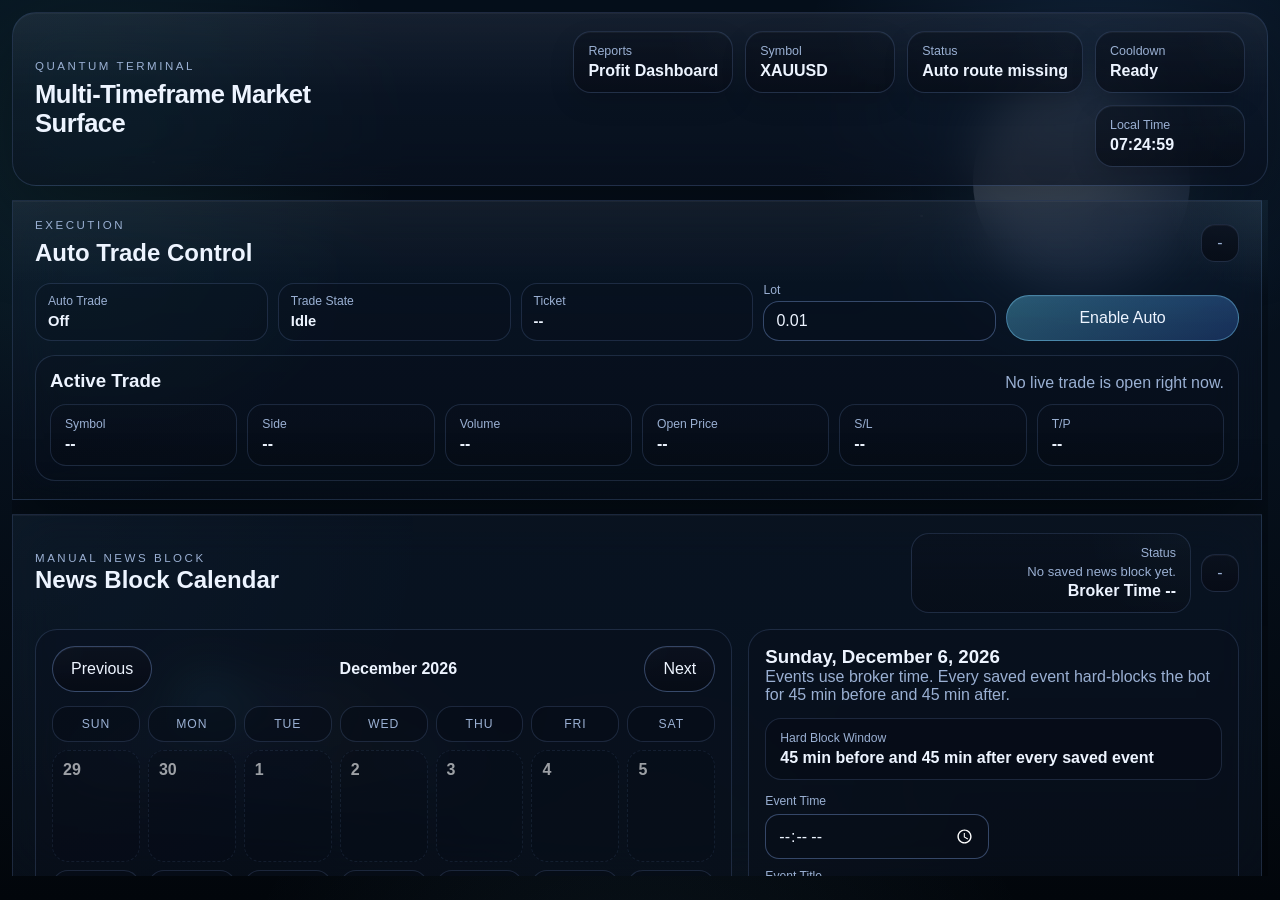
==== commit 99ec1469: "Add manual broker-time news block calendar" ====
--- a/index.html
+++ b/index.html
@@ -109,6 +109,64 @@
             </div>
           </div>
         </section>
+        <section id="news-calendar-panel" class="news-calendar-panel glass">
+          <div class="news-calendar-header">
+            <div class="news-calendar-header-copy">
+              <p class="eyebrow">Manual News Block</p>
+              <h2>News Block Calendar</h2>
+            </div>
+            <div class="news-calendar-header-actions">
+              <div class="news-calendar-status-pill">
+                <span class="news-calendar-status-label">Status</span>
+                <div class="news-calendar-status">
+                  <span id="news-calendar-status">No scheduled block.</span>
+                  <strong id="news-calendar-broker-now">Broker Time --</strong>
+                </div>
+              </div>
+              <button id="news-calendar-toggle" class="collapse-button" type="button" aria-expanded="true">-</button>
+            </div>
+          </div>
+          <div class="news-calendar-body">
+            <div class="news-calendar-surface">
+              <div class="news-calendar-toolbar">
+                <button id="news-calendar-prev" class="action-button" type="button">Previous</button>
+                <strong id="news-calendar-month-label">--</strong>
+                <button id="news-calendar-next" class="action-button" type="button">Next</button>
+              </div>
+              <div id="news-calendar-grid" class="news-calendar-grid"></div>
+            </div>
+            <div class="news-calendar-editor">
+              <div class="news-calendar-editor-copy">
+                <h3 id="news-calendar-selected-label">Select a day</h3>
+                <p id="news-calendar-selected-copy">Click a broker-time date, add the event time and title, then apply it so the bot blocks that window.</p>
+              </div>
+              <div class="news-calendar-lockline">
+                <span>Hard Block Window</span>
+                <strong>45 min before and 45 min after every saved event</strong>
+              </div>
+              <div class="news-calendar-settings">
+                <label class="news-calendar-field">
+                  <span>Event Time</span>
+                  <input id="news-event-time" type="time" />
+                </label>
+                <label class="news-calendar-field news-calendar-field-wide">
+                  <span>Event Title</span>
+                  <input id="news-event-title" type="text" placeholder="FOMC, CPI, NFP..." spellcheck="false" />
+                </label>
+              </div>
+              <div class="news-calendar-editor-actions">
+                <button id="news-event-add" class="action-button primary" type="button">Add Event</button>
+                <button id="news-event-cancel" class="action-button" type="button">Cancel Edit</button>
+                <button id="news-calendar-apply" class="action-button" type="button">Apply Calendar</button>
+              </div>
+              <div class="news-calendar-editor-copy">
+                <h3>Selected Day Events</h3>
+                <p id="news-calendar-event-copy">No events on this date yet.</p>
+              </div>
+              <div id="news-calendar-event-list" class="news-calendar-event-list"></div>
+            </div>
+          </div>
+        </section>
         <section id="ai-brief-panel" class="ai-brief-panel glass">
           <div class="ai-brief-header">
             <div>
@@ -136,6 +194,6 @@
       </section>
     </div>
 
-    <script src="app.js?v=20260330b"></script>
+    <script src="app.js?v=20260408c"></script>
   </body>
 </html>
--- a/styles.css
+++ b/styles.css
@@ -2059,6 +2059,324 @@
   gap: 10px;
 }
 
+.news-calendar-panel {
+  display: grid;
+  gap: 18px;
+  padding: 18px 22px;
+  background:
+    linear-gradient(180deg, rgba(16, 27, 43, 0.5), rgba(8, 14, 24, 0.58)),
+    radial-gradient(circle at top left, rgba(125, 211, 252, 0.06), transparent 28%);
+}
+
+.news-calendar-header {
+  display: flex;
+  align-items: center;
+  justify-content: space-between;
+  gap: 16px;
+  flex-wrap: wrap;
+}
+
+.news-calendar-header-copy {
+  display: grid;
+  gap: 2px;
+}
+
+.news-calendar-header-actions {
+  display: flex;
+  align-items: center;
+  gap: 10px;
+  margin-left: auto;
+}
+
+.news-calendar-header h2,
+.news-calendar-header p,
+.news-calendar-editor-copy h3,
+.news-calendar-editor-copy p {
+  margin: 0;
+}
+
+.news-calendar-status-pill {
+  min-width: 280px;
+  padding: 12px 14px;
+  border: 1px solid var(--line);
+  border-radius: 18px;
+  background:
+    linear-gradient(180deg, rgba(11, 18, 30, 0.54), rgba(7, 12, 22, 0.62)),
+    radial-gradient(circle at top right, rgba(125, 211, 252, 0.05), transparent 38%);
+  text-align: right;
+}
+
+.news-calendar-status-label {
+  display: block;
+  color: var(--muted);
+  font-size: 0.78rem;
+  margin-bottom: 4px;
+}
+
+.news-calendar-status {
+  display: grid;
+  gap: 2px;
+  justify-items: end;
+  text-align: right;
+}
+
+.news-calendar-panel.is-collapsed .news-calendar-body {
+  display: none;
+}
+
+.news-calendar-status span,
+.news-calendar-editor-copy p {
+  color: var(--muted);
+}
+
+.news-calendar-status span {
+  font-size: 0.82rem;
+  line-height: 1.25;
+  max-width: 340px;
+}
+
+.news-calendar-status strong {
+  font-size: 1rem;
+}
+
+.news-calendar-body {
+  display: grid;
+  grid-template-columns: minmax(0, 1.35fr) minmax(300px, 0.95fr);
+  gap: 16px;
+  margin-top: -2px;
+}
+
+.news-calendar-surface,
+.news-calendar-editor {
+  padding: 16px;
+  border: 1px solid var(--line);
+  border-radius: 22px;
+  background: rgba(9, 15, 26, 0.24);
+}
+
+.news-calendar-toolbar {
+  display: flex;
+  align-items: center;
+  justify-content: space-between;
+  gap: 12px;
+  margin-bottom: 14px;
+}
+
+.news-calendar-grid {
+  display: grid;
+  grid-template-columns: repeat(7, minmax(0, 1fr));
+  gap: 8px;
+}
+
+.news-calendar-weekday,
+.news-calendar-day {
+  border: 1px solid var(--line);
+  border-radius: 16px;
+  background: rgba(7, 12, 22, 0.52);
+}
+
+.news-calendar-weekday {
+  padding: 10px 8px;
+  text-align: center;
+  color: var(--muted);
+  font-size: 0.76rem;
+  letter-spacing: 0.08em;
+  text-transform: uppercase;
+}
+
+.news-calendar-day {
+  min-height: 112px;
+  padding: 10px;
+  display: grid;
+  align-content: start;
+  gap: 8px;
+  cursor: pointer;
+  transition: border-color 120ms ease, transform 120ms ease, background 120ms ease;
+}
+
+.news-calendar-day:hover {
+  border-color: var(--line-strong);
+  transform: translateY(-1px);
+}
+
+.news-calendar-day.is-muted {
+  opacity: 0.42;
+}
+
+.news-calendar-day.is-past {
+  opacity: 0.6;
+  border-style: dashed;
+}
+
+.news-calendar-day.is-selected {
+  border-color: rgba(125, 211, 252, 0.62);
+  box-shadow: 0 0 0 1px rgba(125, 211, 252, 0.25) inset;
+}
+
+.news-calendar-day.is-has-events {
+  background: linear-gradient(180deg, rgba(17, 38, 61, 0.74), rgba(7, 12, 22, 0.68));
+}
+
+.news-calendar-day.is-applied {
+  background: linear-gradient(180deg, rgba(82, 18, 25, 0.82), rgba(30, 7, 12, 0.82));
+  border-color: rgba(248, 113, 113, 0.45);
+}
+
+.news-calendar-day.is-active-block {
+  border-color: rgba(248, 113, 113, 0.68);
+  box-shadow: 0 0 0 1px rgba(248, 113, 113, 0.22) inset;
+}
+
+.news-calendar-day-top {
+  display: flex;
+  align-items: start;
+  justify-content: space-between;
+  gap: 8px;
+}
+
+.news-calendar-day-number {
+  font-size: 1rem;
+  font-weight: 700;
+}
+
+.news-calendar-day-count {
+  color: var(--muted);
+  font-size: 0.75rem;
+}
+
+.news-calendar-day-items {
+  display: grid;
+  gap: 6px;
+}
+
+.news-calendar-day-item {
+  padding: 6px 8px;
+  border-radius: 12px;
+  background: rgba(125, 211, 252, 0.12);
+  color: var(--text);
+  font-size: 0.75rem;
+  line-height: 1.35;
+}
+
+.news-calendar-editor {
+  display: grid;
+  gap: 14px;
+  align-content: start;
+}
+
+.news-calendar-settings {
+  display: grid;
+  grid-template-columns: repeat(2, minmax(0, 1fr));
+  gap: 10px;
+}
+
+.news-calendar-lockline {
+  display: grid;
+  gap: 4px;
+  padding: 12px 14px;
+  border: 1px solid var(--line);
+  border-radius: 16px;
+  background: rgba(7, 12, 22, 0.52);
+}
+
+.news-calendar-lockline span {
+  color: var(--muted);
+  font-size: 0.76rem;
+}
+
+.news-calendar-field {
+  display: grid;
+  gap: 6px;
+}
+
+.news-calendar-field span {
+  color: var(--muted);
+  font-size: 0.76rem;
+}
+
+.news-calendar-field input {
+  width: 100%;
+  padding: 10px 12px;
+  border: 1px solid var(--line-strong);
+  border-radius: 14px;
+  background: rgba(9, 15, 26, 0.36);
+  color: var(--text);
+  font: inherit;
+}
+
+.news-calendar-field-wide {
+  grid-column: span 1;
+}
+
+.news-calendar-editor-actions {
+  display: flex;
+  gap: 10px;
+  flex-wrap: wrap;
+}
+
+.news-calendar-event-list {
+  display: grid;
+  gap: 10px;
+}
+
+.news-calendar-event-card {
+  display: flex;
+  align-items: center;
+  justify-content: space-between;
+  gap: 12px;
+  padding: 10px 12px;
+  border: 1px solid var(--line);
+  border-radius: 16px;
+  background: rgba(7, 12, 22, 0.52);
+}
+
+.news-calendar-event-actions {
+  display: flex;
+  gap: 8px;
+  flex-wrap: wrap;
+}
+
+.news-calendar-event-card strong,
+.news-calendar-event-card span,
+.news-calendar-event-card p {
+  margin: 0;
+}
+
+.news-calendar-event-meta {
+  display: grid;
+  gap: 3px;
+}
+
+.news-calendar-event-meta span {
+  color: var(--muted);
+  font-size: 0.76rem;
+}
+
+.news-calendar-remove {
+  border-color: rgba(248, 113, 113, 0.35);
+}
+
+.news-calendar-empty-hint {
+  color: var(--muted);
+  font-size: 0.76rem;
+}
+
+@media (min-width: 900px) {
+  .news-calendar-field-wide {
+    grid-column: span 2;
+  }
+}
+
+@media (max-width: 980px) {
+  .news-calendar-body {
+    grid-template-columns: 1fr;
+  }
+
+  .news-calendar-settings {
+    grid-template-columns: 1fr;
+  }
+}
+
 .live-pill {
   min-width: 0;
   padding: 12px 14px;
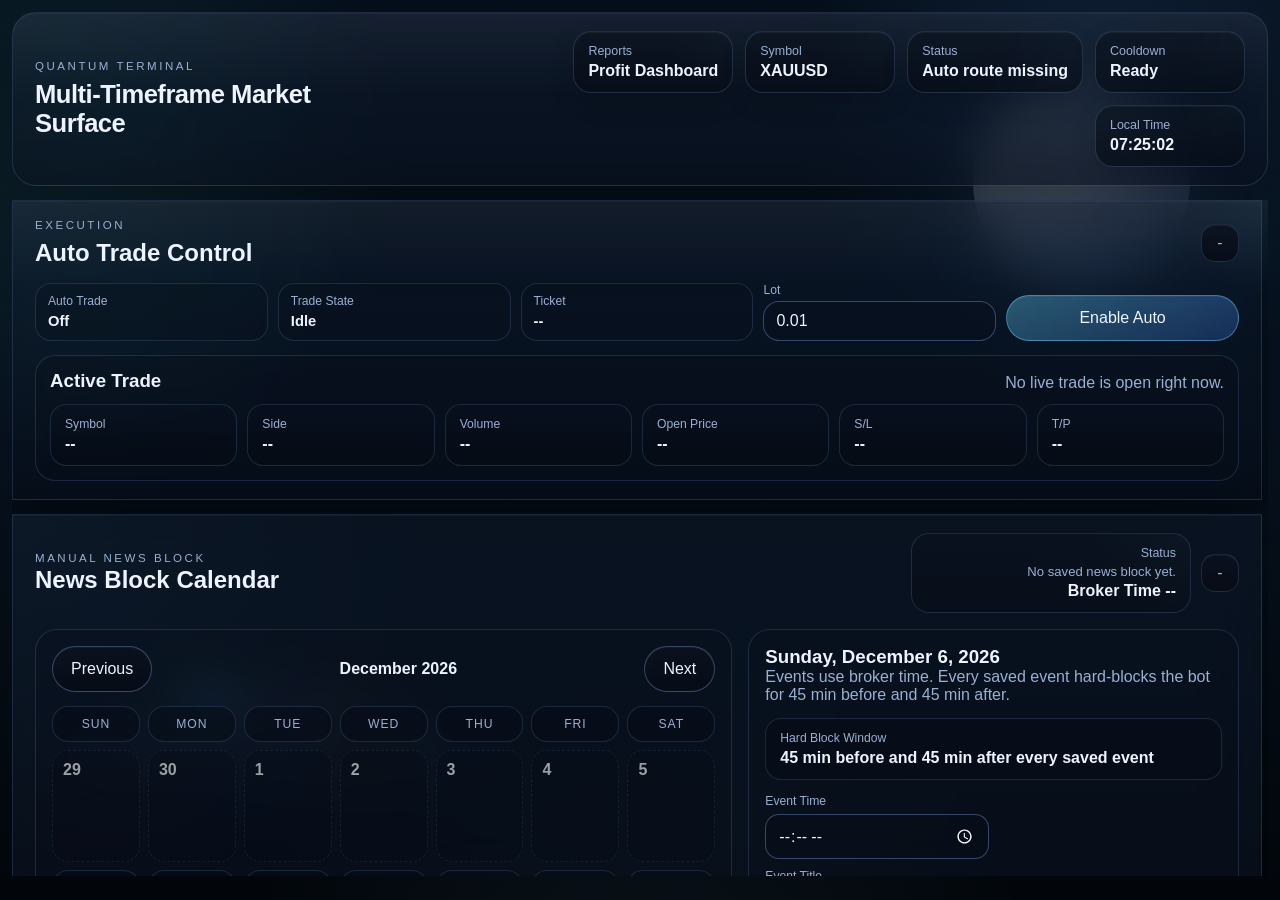
==== commit 187760a9: "Remove tp_min floor and document SMC strategy - Remove tp_min from setup_family_limits, clamp_target" ====
--- a/index.html
+++ b/index.html
@@ -170,8 +170,8 @@
         <section id="ai-brief-panel" class="ai-brief-panel glass">
           <div class="ai-brief-header">
             <div>
-              <p class="eyebrow">Decision Layer</p>
-              <h2>Strategy Trader</h2>
+              <p class="eyebrow">SMC Decision Layer</p>
+              <h2>SMC Trade Setup</h2>
             </div>
             <div class="ai-brief-controls">
               <div class="ai-brief-status-pill">
@@ -185,7 +185,7 @@
             <div class="ai-brief-toolbar">
               <button id="refresh-ai-brief" class="action-button primary" type="button">Refresh Trade Setup</button>
             </div>
-            <p id="ai-brief-meta" class="ai-brief-meta">The server reads the live board context and produces a local structure-based trade setup with levels and reasoning.</p>
+            <p id="ai-brief-meta" class="ai-brief-meta">Top-down SMC read: H1/M15 structure bias → M15 OB/FVG trade location → M5/M1 entry confirmation.</p>
             <div id="ai-brief-content" class="ai-brief-content">Waiting for the latest autonomous local trade decision from the server.</div>
           </div>
         </section>
--- a/styles.css
+++ b/styles.css
@@ -1924,6 +1924,27 @@
 
 .ai-plan-zone {
   font-weight: 700;
+  display: flex;
+  align-items: baseline;
+  flex-wrap: wrap;
+  gap: 8px;
+}
+
+.ai-plan-zone-source {
+  font-size: 0.75rem;
+  font-weight: 600;
+  letter-spacing: 0.04em;
+  text-transform: uppercase;
+  opacity: 0.65;
+  padding: 2px 7px;
+  border-radius: 20px;
+  border: 1px solid currentColor;
+}
+
+.ai-plan-zone-note {
+  margin: 6px 0 0;
+  font-size: 0.8rem;
+  opacity: 0.6;
 }
 
 .ai-plan-section ul {
